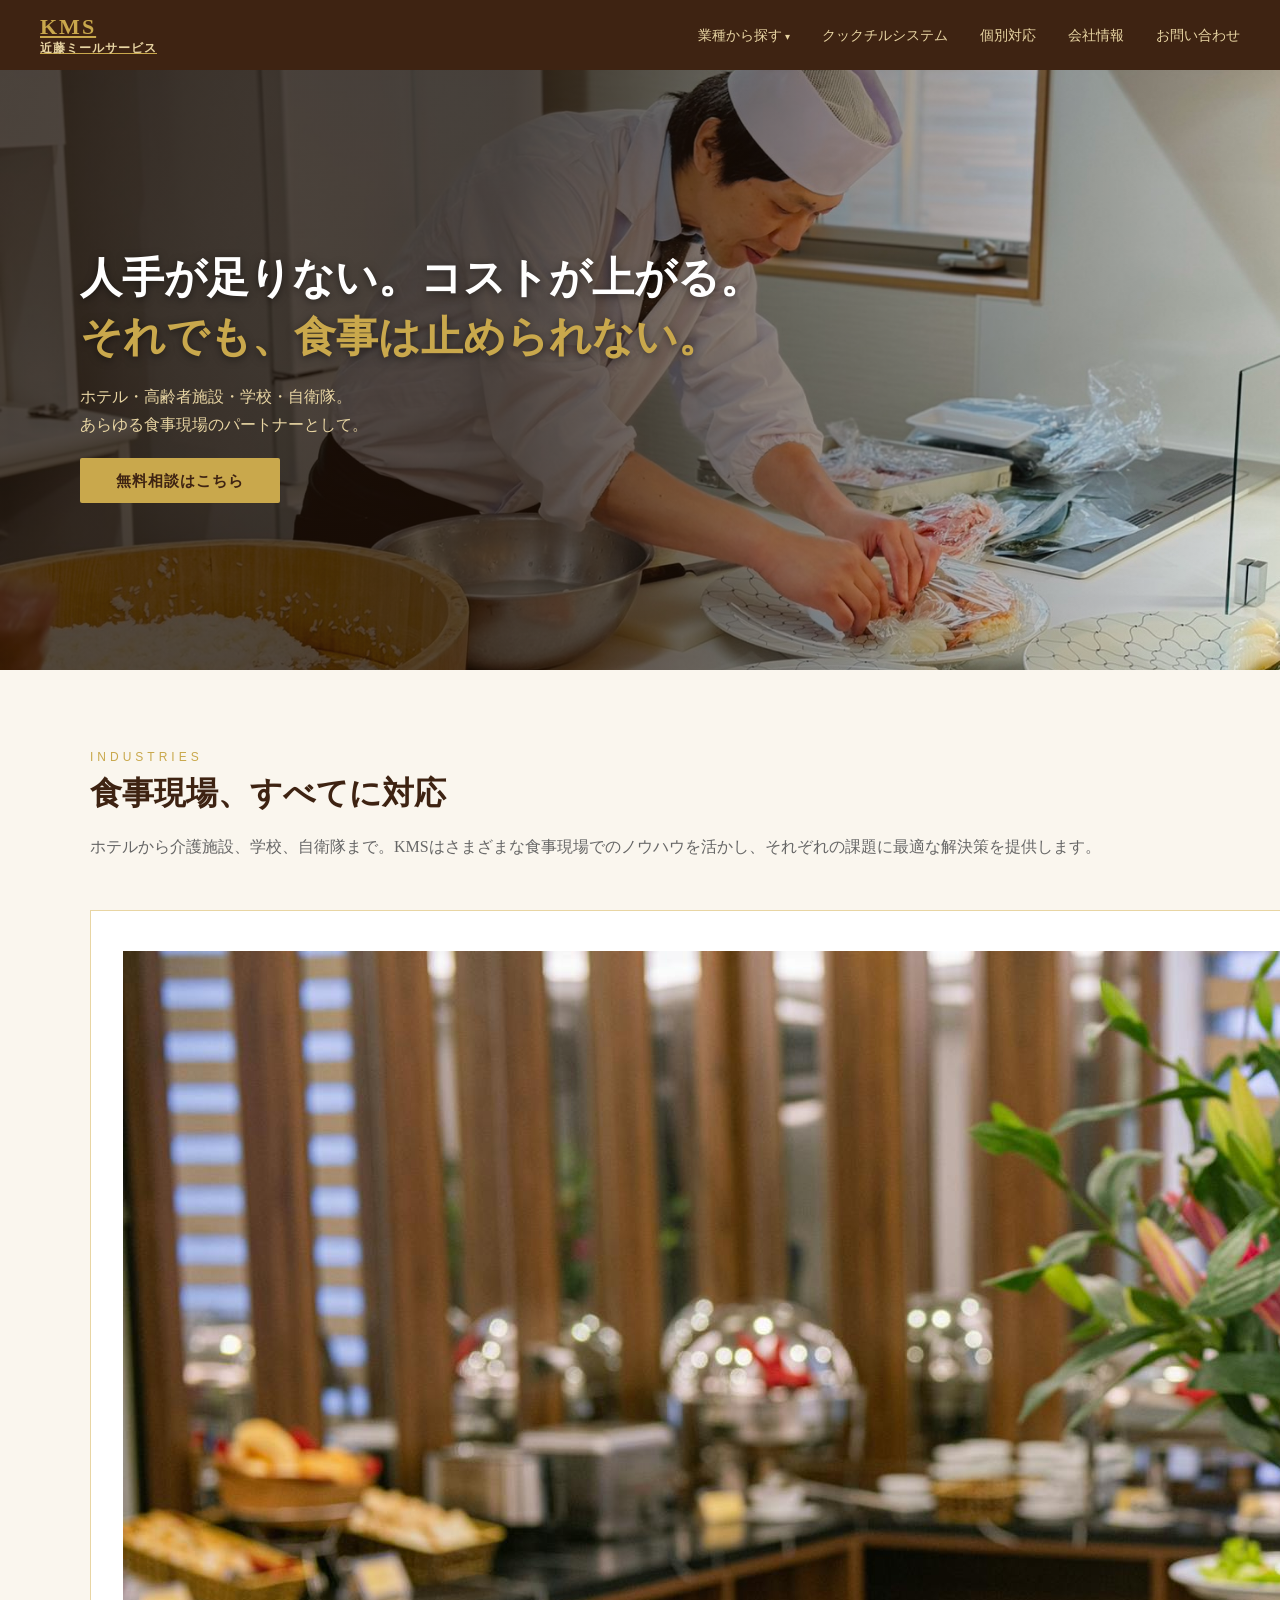
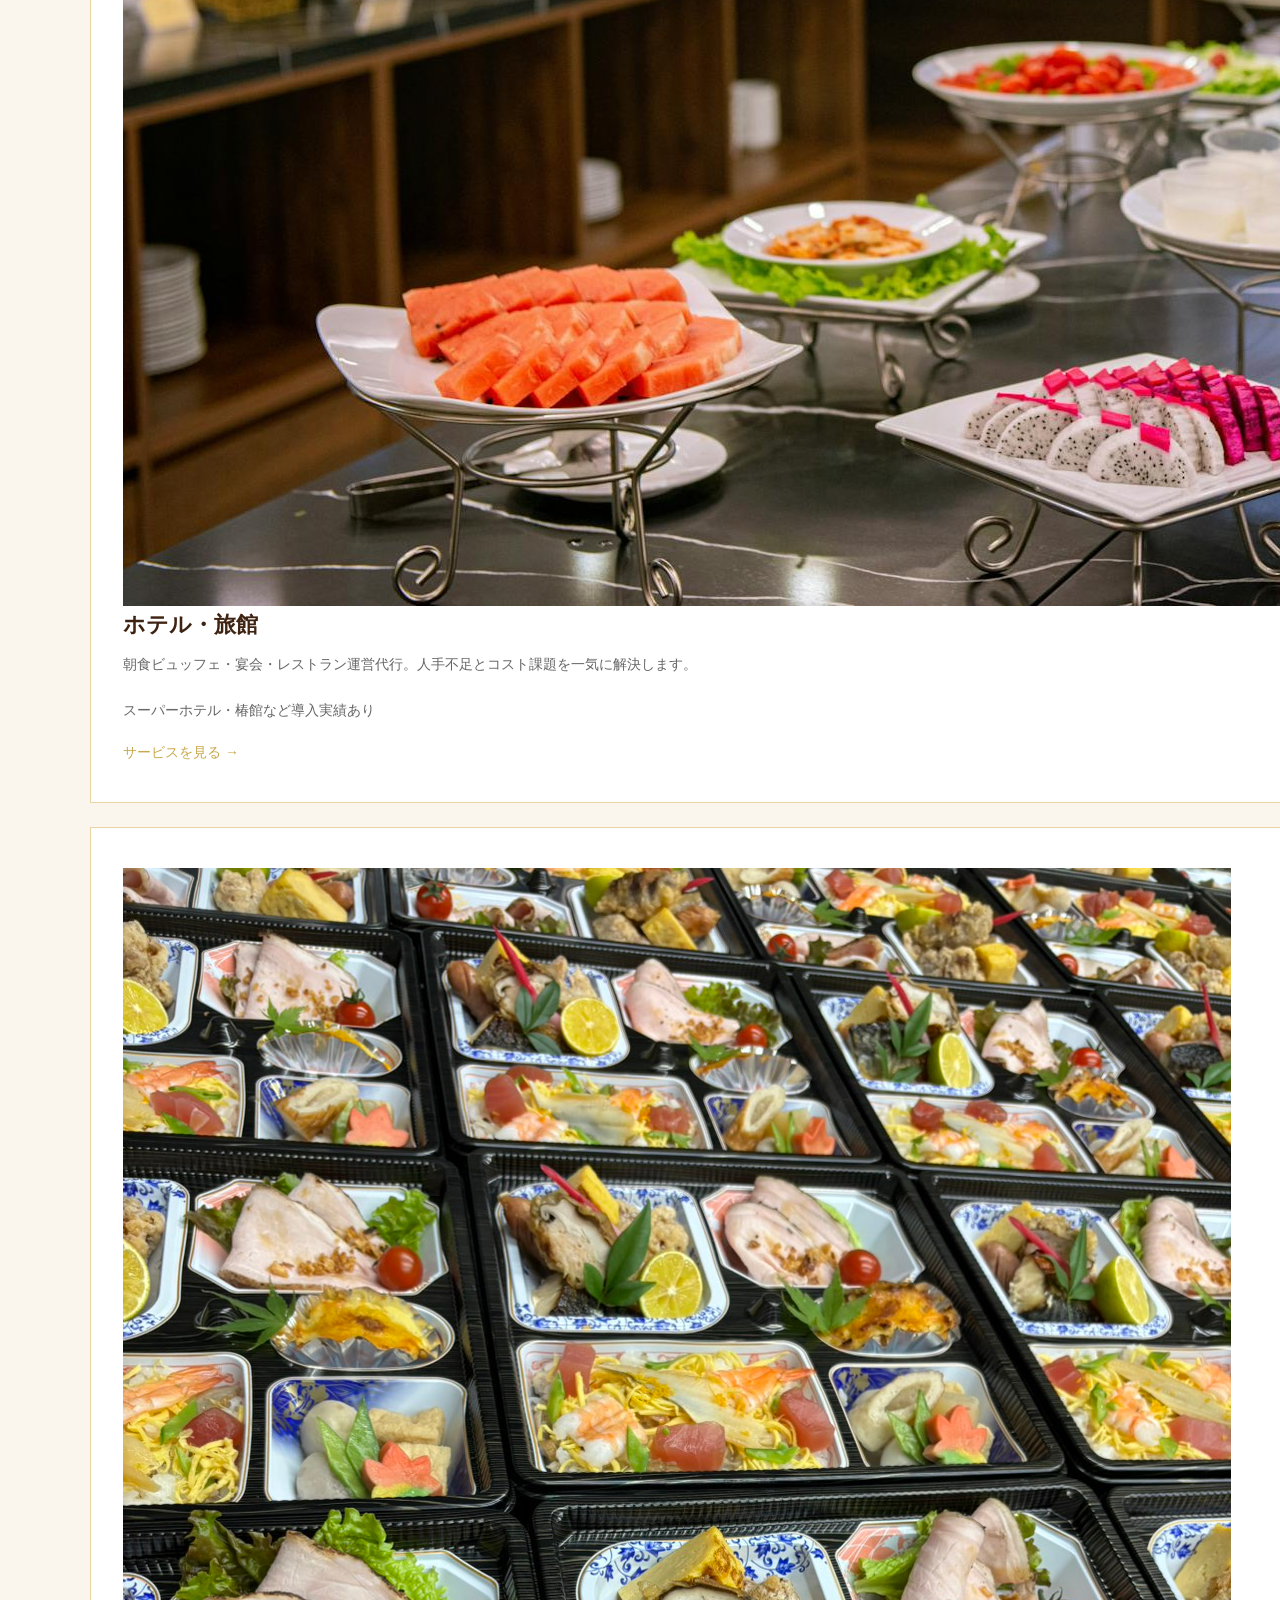
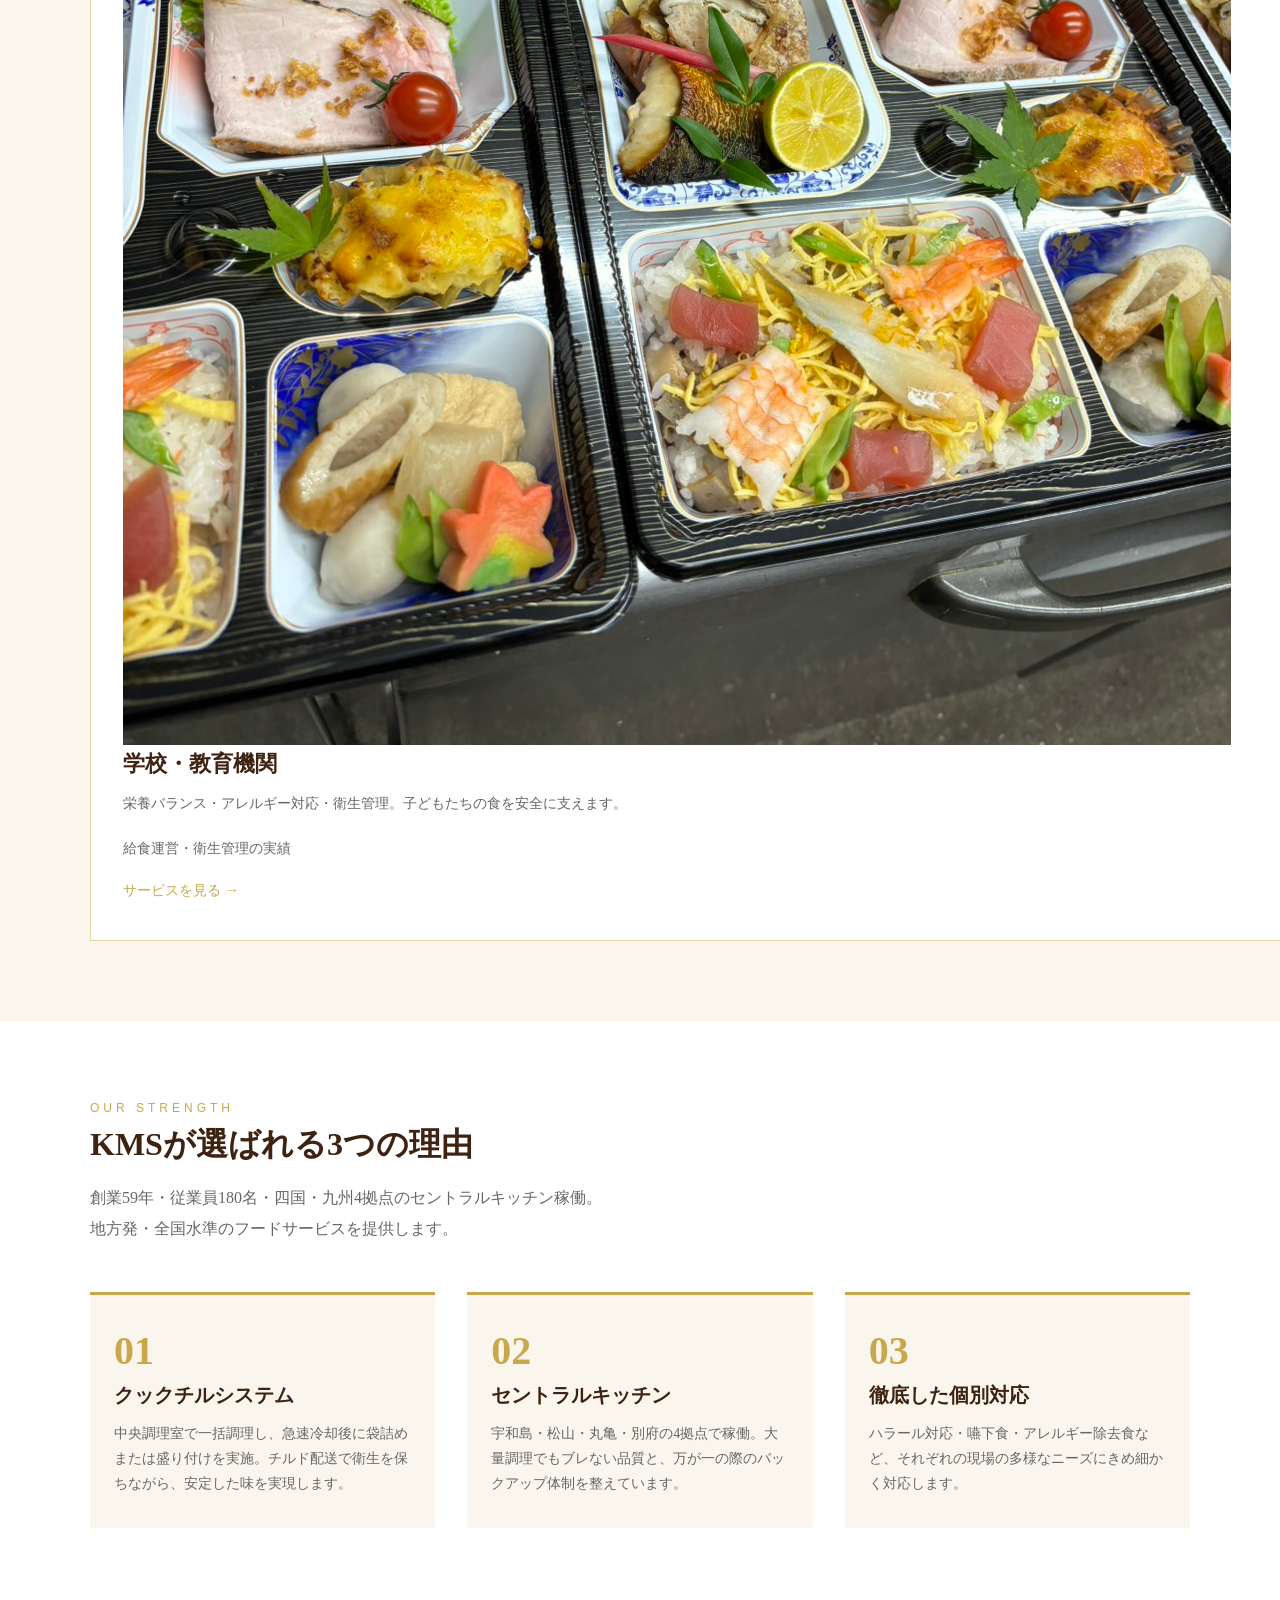
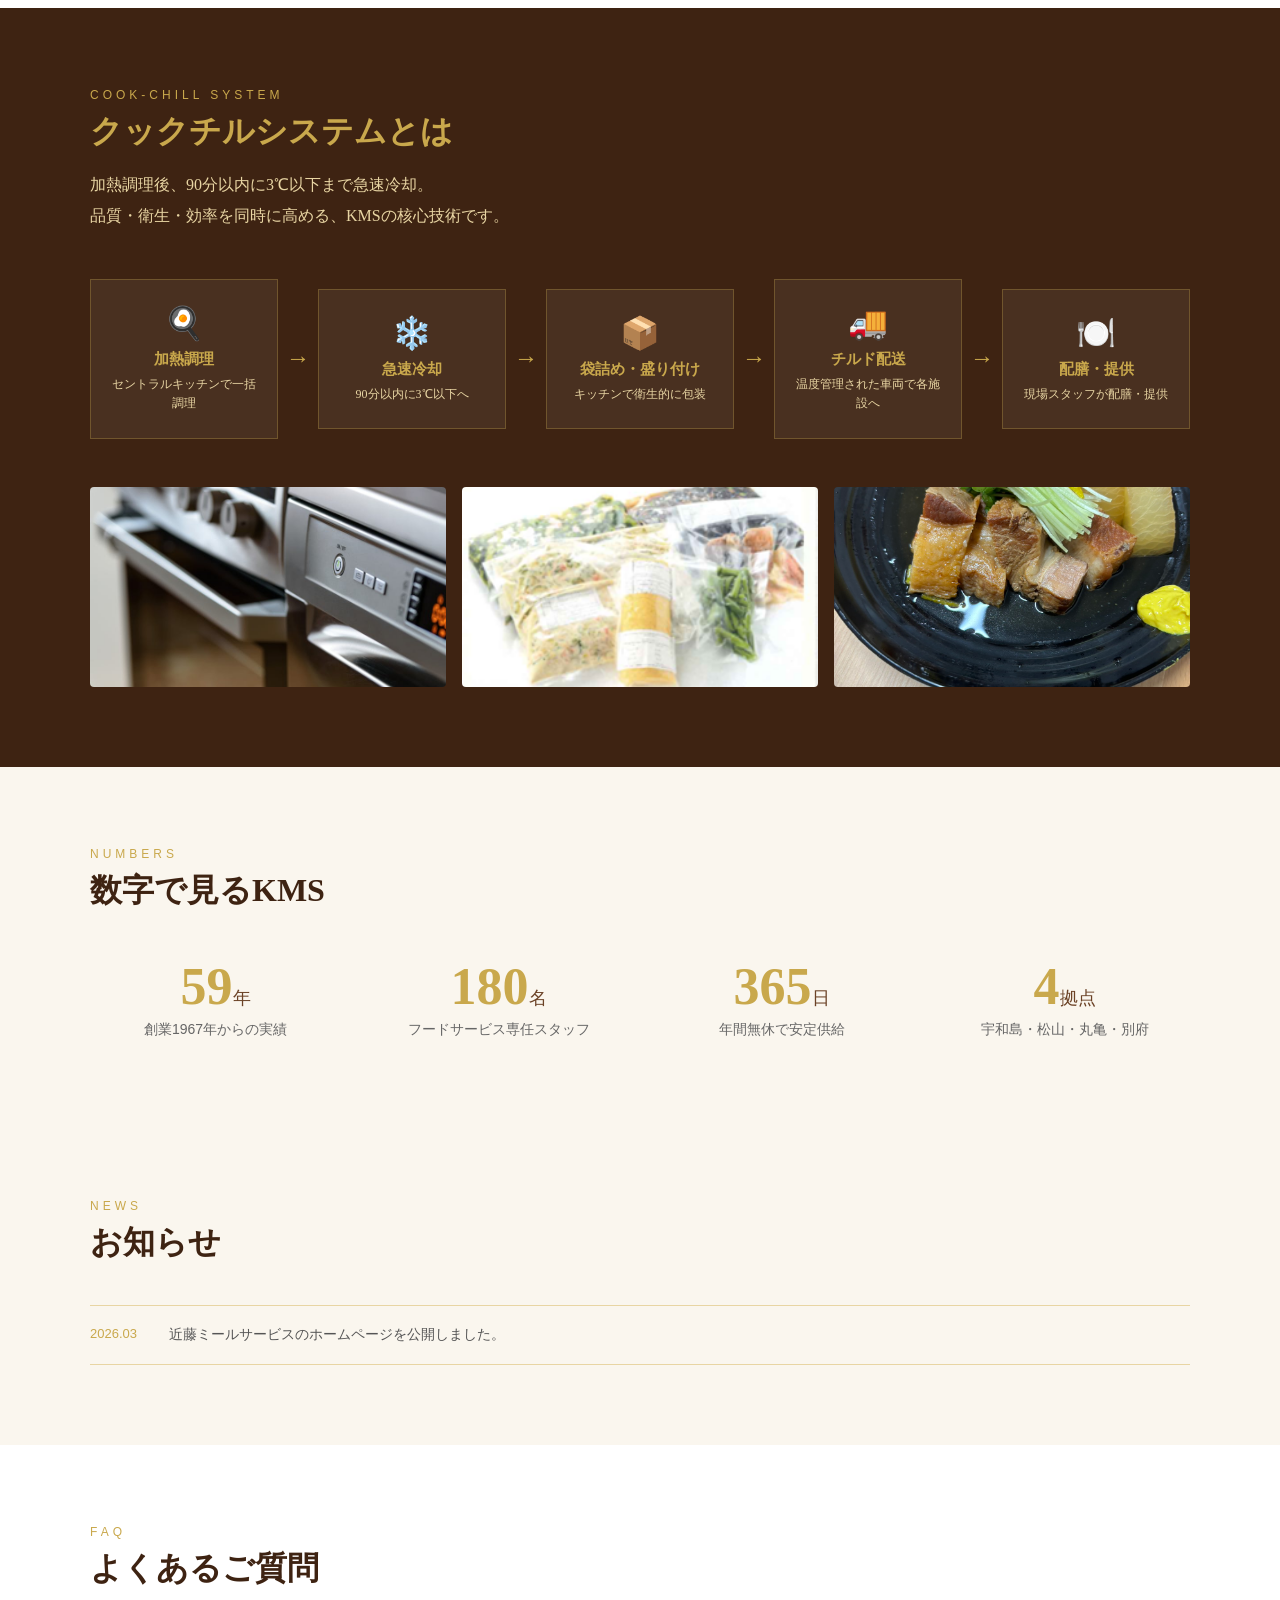
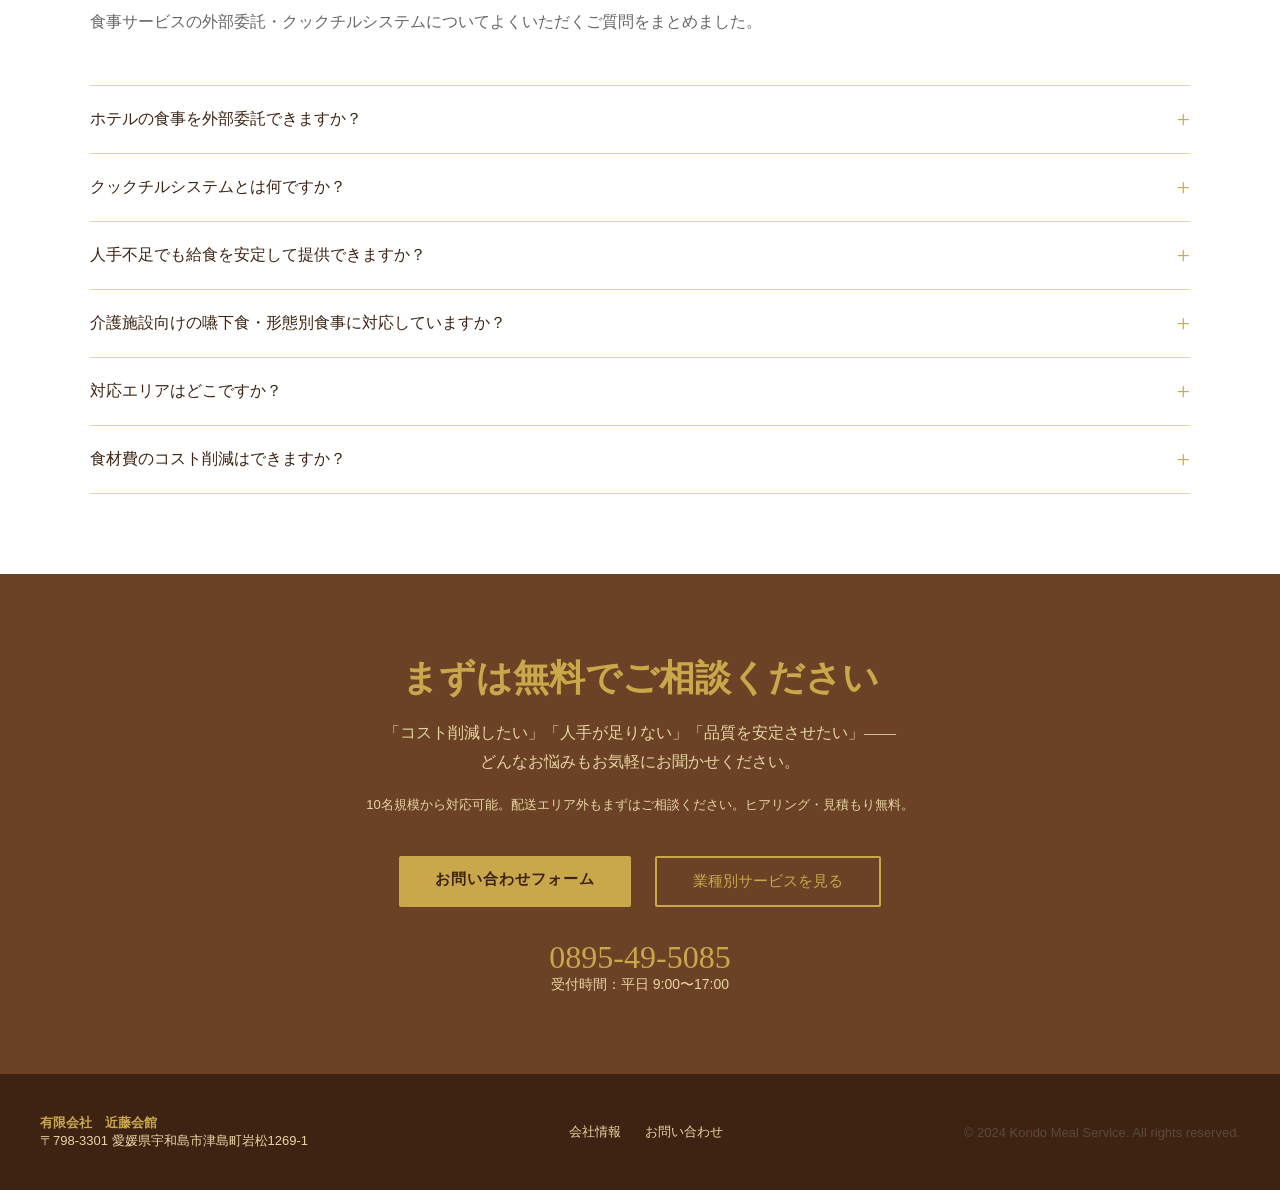
==== index.html @ ec4ca245 "業種カード写真化・導入実績統合・自衛隊対応外サービス削除・写真テーマ統一 - 業種カードを絵文字→実写真に変更（buffet/cooking_jp/弁当/cooking_02） - 導入実績セクション" ====
<!DOCTYPE html>
<html lang="ja">
<head>
  <meta charset="UTF-8">
  <meta name="viewport" content="width=device-width, initial-scale=1.0">
  <meta name="description" content="創業1967年の給食・フードサービス会社。ホテル・高齢者施設・学校・自衛隊向けにクックチルシステムと4拠点のセントラルキッチンで365日安定供給。人手不足・コスト削減・品質安定をまるごと解決します。愛媛・香川・大分対応。">
  <!-- Google Analytics -->
  <script async src="https://www.googletagmanager.com/gtag/js?id=G-E650L9RPHG"></script>
  <script>
    window.dataLayer = window.dataLayer || [];
    function gtag(){dataLayer.push(arguments);}
    gtag('js', new Date());
    gtag('config', 'G-E650L9RPHG');
  </script>
  <meta name="google-site-verification" content="cL2Dywq-6Rsle-YOHJGY-b7EdzHHgZmKYiyEnz7kefI" />
  <meta name="msvalidate.01" content="62F02645BDF1A7B26A141876A9000EF4" />
  <title>近藤ミールサービス | 給食・フードサービスのプロフェッショナル</title>
  <script type="application/ld+json">
  {
    "@context": "https://schema.org",
    "@graph": [
      {
        "@type": "Organization",
        "@id": "https://satoshi291-max.github.io/kondo-meal-hp/#organization",
        "name": "近藤ミールサービス（KMS）",
        "legalName": "有限会社 近藤会館",
        "url": "https://satoshi291-max.github.io/kondo-meal-hp/",
        "foundingDate": "1967",
        "numberOfEmployees": {"@type": "QuantitativeValue", "value": 180},
        "address": {
          "@type": "PostalAddress",
          "streetAddress": "津島町岩松1269-1",
          "addressLocality": "宇和島市",
          "addressRegion": "愛媛県",
          "postalCode": "798-3301",
          "addressCountry": "JP"
        },
        "telephone": "+81-895-49-5085",
        "description": "創業1967年。ホテル・高齢者施設・学校・自衛隊向けの給食・フードサービスを提供。クックチルシステムと4拠点のセントラルキッチンで、人手不足・コスト・品質の課題をまるごと解決します。",
        "areaServed": [
          {"@type": "State", "name": "愛媛県"},
          {"@type": "State", "name": "香川県"},
          {"@type": "State", "name": "大分県"}
        ],
        "knowsAbout": ["給食サービス", "クックチルシステム", "ホテル向け食事サービス", "介護施設給食", "学校給食", "嚥下食", "大量調理", "フードサービス"]
      },
      {
        "@type": "FAQPage",
        "mainEntity": [
          {
            "@type": "Question",
            "name": "ホテルの食事を外部委託できますか？",
            "acceptedAnswer": {
              "@type": "Answer",
              "text": "はい、対応しています。KMS近藤ミールサービスでは、ホテルの朝食ビュッフェ・宴会・パーティー料理・レストラン運営代行に対応しています。クックチルシステムにより少人数スタッフでも高品質な食事を安定提供できます。お気軽にご相談ください（TEL: 0895-49-5085）。"
            }
          },
          {
            "@type": "Question",
            "name": "クックチルシステムとは何ですか？",
            "acceptedAnswer": {
              "@type": "Answer",
              "text": "クックチルとは、加熱調理した食品を90分以内に3℃以下まで急速冷却し、衛生的に保管・配送する食品製造技術です。KMSではこの技術により、少ない調理スタッフでも大量の食事を安定した品質で提供することができます。食材廃棄ロスの削減や衛生管理の徹底にも効果があります。"
            }
          },
          {
            "@type": "Question",
            "name": "人手不足でも給食・食事サービスを安定して提供できますか？",
            "acceptedAnswer": {
              "@type": "Answer",
              "text": "はい、可能です。KMSのクックチルシステムとセントラルキッチン（宇和島・松山・丸亀・別府の4拠点）を活用することで、現地の調理スタッフを最小限に抑えながら365日・3食の安定した食事提供を実現します。ホテル・介護施設・学校・自衛隊など幅広い現場での実績があります。"
            }
          },
          {
            "@type": "Question",
            "name": "介護施設向けの嚥下食・形態別食事に対応していますか？",
            "acceptedAnswer": {
              "@type": "Answer",
              "text": "はい、対応しています。常食・軟食・ミキサー食・ゼリー食など、入居者の噛む力・飲み込む力に合わせた形態別食事を提供します。管理栄養士による栄養管理・疾患別制限食（減塩・糖尿病食等）・アレルギー対応食にも対応しています。"
            }
          },
          {
            "@type": "Question",
            "name": "対応エリアはどこですか？",
            "acceptedAnswer": {
              "@type": "Answer",
              "text": "自社配送エリアは愛媛県全域・香川県（中讃・西讃）・大分県（中部・北部・玖珠町）です。全国への宅配配送にも対応しています。拠点は宇和島（本社）・松山・丸亀・別府の4か所にセントラルキッチンを構えています。"
            }
          },
          {
            "@type": "Question",
            "name": "食材費のコスト削減はできますか？",
            "acceptedAnswer": {
              "@type": "Answer",
              "text": "はい、可能です。KMSのセントラルキッチンによる大量調理のスケールメリットと、長年培った食材調達力により、品質を維持しながらコストを最適化します。食材廃棄ロスの低減にも取り組んでいます。"
            }
          }
        ]
      }
    ]
  }
  </script>
  <script src="https://identity.netlify.com/v1/netlify-identity-widget.js"></script>
  <script>
    if (window.netlifyIdentity) {
      window.netlifyIdentity.on("init", user => {
        if (!user) {
          window.netlifyIdentity.on("login", () => {
            document.location.href = "/admin/";
          });
        }
      });
    }
  </script>
  <style>
    * { margin: 0; padding: 0; box-sizing: border-box; }

    :root {
      --gold: #c9a84c;
      --gold-light: #e8d5a3;
      --brown: #6b4226;
      --brown-dark: #3e2312;
      --beige: #faf6ee;
      --beige-dark: #f0e8d6;
      --text: #333;
      --white: #fff;
    }

    body {
      font-family: 'Hiragino Mincho ProN', 'Yu Mincho', serif;
      color: var(--text);
      background: var(--white);
    }

    /* ── ナビ ── */
    header {
      background: var(--brown-dark);
      padding: 0 40px;
      display: flex;
      align-items: center;
      justify-content: space-between;
      height: 70px;
      position: sticky;
      top: 0;
      z-index: 100;
    }
    .logo {
      color: var(--gold);
      font-size: 22px;
      font-weight: bold;
      letter-spacing: 2px;
    }
    .logo span { font-size: 12px; color: var(--gold-light); display: block; letter-spacing: 1px; }
    nav a {
      color: var(--gold-light);
      text-decoration: none;
      margin-left: 28px;
      font-size: 14px;
      font-family: 'Hiragino Kaku Gothic ProN', sans-serif;
    }
    nav a:hover { color: var(--gold); }

    /* ── ドロップダウン ── */
    .nav-dropdown { position: relative; display: inline-block; margin-left: 28px; }
    .nav-dropdown-toggle { color: var(--gold-light); text-decoration: none; font-size: 14px; font-family: 'Hiragino Kaku Gothic ProN', sans-serif; cursor: pointer; }
    .nav-dropdown-toggle::after { content: " ▾"; font-size: 10px; }
    .nav-dropdown:hover .nav-dropdown-toggle { color: var(--gold); }
    .dropdown-menu { display: none; position: absolute; top: 100%; left: 0; background: var(--brown-dark); border: 1px solid rgba(201,168,76,0.3); min-width: 160px; z-index: 200; padding: 8px 0; }
    .nav-dropdown:hover .dropdown-menu { display: block; }
    .dropdown-menu a { display: block; color: var(--gold-light); text-decoration: none; padding: 10px 20px; font-size: 13px; font-family: 'Hiragino Kaku Gothic ProN', sans-serif; margin-left: 0; border-bottom: 1px solid rgba(201,168,76,0.1); }
    .dropdown-menu a:hover { color: var(--gold); background: rgba(255,255,255,0.05); }
    .dropdown-menu a:last-child { border-bottom: none; }

    /* ── 業種カード ── */
    .industry-section { background: var(--beige); }
    .industry-cards { display: grid; grid-template-columns: repeat(2, 1fr); gap: 24px; margin-top: 48px; }
    .industry-card { background: var(--white); border: 1px solid var(--gold-light); padding: 40px 32px; text-decoration: none; display: block; transition: border-color 0.2s, box-shadow 0.2s; }
    .industry-card:hover { border-color: var(--gold); box-shadow: 0 4px 16px rgba(62,35,18,0.08); }
    .industry-icon { font-size: 40px; margin-bottom: 16px; }
    .industry-card h3 { font-size: 22px; color: var(--brown-dark); margin-bottom: 12px; }
    .industry-card p { font-size: 14px; color: #666; line-height: 1.8; margin-bottom: 20px; }
    .industry-link { color: var(--gold); font-size: 14px; font-family: sans-serif; }
    .hamburger {
      display: none;
      flex-direction: column;
      gap: 5px;
      cursor: pointer;
      padding: 4px;
    }
    .hamburger span {
      width: 24px;
      height: 2px;
      background: var(--gold);
      display: block;
    }
    .mobile-menu {
      display: none;
      flex-direction: column;
      background: var(--brown-dark);
      padding: 16px 20px;
      border-top: 1px solid rgba(201,168,76,0.2);
    }
    .mobile-menu a {
      color: var(--gold-light);
      text-decoration: none;
      padding: 12px 0;
      font-size: 15px;
      font-family: 'Hiragino Kaku Gothic ProN', sans-serif;
      border-bottom: 1px solid rgba(201,168,76,0.1);
    }
    .mobile-menu.open { display: flex; }
    @media (max-width: 768px) {
      .hamburger { display: flex; }
    }

    /* ── ヒーロー ── */
    .hero {
      position: relative;
      height: 600px;
      overflow: hidden;
    }
    .hero-img-placeholder {
      width: 100%;
      height: 100%;
      background: linear-gradient(135deg, #2c1a0e 0%, #5c3d1e 50%, #8b5e3c 100%);
      display: flex;
      flex-direction: column;
      align-items: center;
      justify-content: center;
    }
    .placeholder-label {
      border: 2px dashed var(--gold);
      color: var(--gold-light);
      font-family: sans-serif;
      font-size: 14px;
      padding: 12px 24px;
      border-radius: 6px;
      margin-bottom: 16px;
      background: rgba(0,0,0,0.3);
    }
    .placeholder-label::before { content: "📷 "; }
    .hero-overlay {
      position: absolute;
      inset: 0;
      background: linear-gradient(to right, rgba(30,15,5,0.75) 40%, transparent 100%);
      display: flex;
      align-items: center;
      padding: 0 80px;
    }
    .hero-text h1 {
      color: var(--white);
      font-size: 42px;
      line-height: 1.4;
      margin-bottom: 16px;
      text-shadow: 0 2px 8px rgba(0,0,0,0.5);
    }
    .hero-text h1 span { color: var(--gold); }
    .hero-text p {
      color: var(--gold-light);
      font-size: 16px;
      margin-bottom: 32px;
      line-height: 1.8;
    }
    .btn-primary {
      background: var(--gold);
      color: var(--brown-dark);
      padding: 14px 36px;
      text-decoration: none;
      font-size: 15px;
      font-weight: bold;
      border-radius: 2px;
      font-family: 'Hiragino Kaku Gothic ProN', sans-serif;
      letter-spacing: 1px;
    }
    .btn-primary:hover { background: #e8c460; }

    /* ── セクション共通 ── */
    section { padding: 80px 40px; }
    .section-label {
      font-family: 'Hiragino Kaku Gothic ProN', sans-serif;
      font-size: 12px;
      color: var(--gold);
      letter-spacing: 4px;
      text-transform: uppercase;
      margin-bottom: 8px;
    }
    h2 {
      font-size: 32px;
      color: var(--brown-dark);
      margin-bottom: 16px;
    }
    .lead {
      font-size: 16px;
      color: #666;
      line-height: 1.9;
      margin-bottom: 48px;
    }
    .container { max-width: 1100px; margin: 0 auto; }

    /* ── ホテル実績 ── */
    .hotel-section { background: var(--beige); }
    .hotel-grid {
      display: grid;
      grid-template-columns: 1fr 1fr;
      gap: 40px;
      align-items: center;
    }
    .hotel-img-block {
      display: grid;
      grid-template-columns: 1fr 1fr;
      gap: 12px;
    }
    .img-placeholder {
      background: linear-gradient(135deg, #d4c4a0, #b8a070);
      border-radius: 4px;
      display: flex;
      flex-direction: column;
      align-items: center;
      justify-content: center;
      padding: 20px 12px;
      text-align: center;
      font-family: sans-serif;
      font-size: 12px;
      color: var(--brown-dark);
      border: 2px dashed var(--gold);
      min-height: 160px;
    }
    .img-placeholder::before { content: "📷"; font-size: 28px; display: block; margin-bottom: 8px; }
    .img-placeholder.tall { grid-row: span 2; }

    .hotel-text h3 { font-size: 26px; color: var(--brown); margin-bottom: 16px; }
    .hotel-text p { line-height: 1.9; color: #555; margin-bottom: 16px; }
    .tag-list { display: flex; flex-wrap: wrap; gap: 8px; margin-top: 24px; }
    .tag {
      background: var(--brown);
      color: var(--gold-light);
      padding: 6px 16px;
      font-size: 13px;
      border-radius: 2px;
      font-family: sans-serif;
    }

    /* ── 強み3本柱 ── */
    .strengths-section { background: var(--white); }
    .strength-cards {
      display: grid;
      grid-template-columns: repeat(3, 1fr);
      gap: 32px;
      margin-top: 48px;
    }
    .strength-card {
      border-top: 3px solid var(--gold);
      padding: 32px 24px;
      background: var(--beige);
    }
    .strength-card .num {
      font-size: 40px;
      color: var(--gold);
      font-family: Georgia, serif;
      font-weight: bold;
      margin-bottom: 8px;
    }
    .strength-card h3 { font-size: 20px; color: var(--brown-dark); margin-bottom: 12px; }
    .strength-card p { font-size: 14px; color: #666; line-height: 1.8; }

    /* ── クックチルシステム ── */
    .cookchil-section { background: var(--brown-dark); color: var(--white); }
    .cookchil-section h2 { color: var(--gold); }
    .cookchil-section .lead { color: var(--gold-light); }
    .cookchil-flow {
      display: flex;
      align-items: center;
      gap: 0;
      margin-top: 48px;
      flex-wrap: wrap;
    }
    .flow-step {
      flex: 1;
      min-width: 140px;
      text-align: center;
      padding: 24px 16px;
      background: rgba(255,255,255,0.06);
      border: 1px solid rgba(201,168,76,0.3);
    }
    .flow-step .icon { font-size: 32px; margin-bottom: 8px; }
    .flow-step h4 { color: var(--gold); font-size: 15px; margin-bottom: 6px; }
    .flow-step p { font-size: 12px; color: var(--gold-light); line-height: 1.6; }
    .flow-arrow {
      color: var(--gold);
      font-size: 24px;
      padding: 0 8px;
      flex-shrink: 0;
    }
    .cookchil-img {
      margin-top: 48px;
      background: rgba(255,255,255,0.05);
      border: 2px dashed var(--gold);
      border-radius: 4px;
      padding: 40px;
      text-align: center;
      color: var(--gold-light);
      font-family: sans-serif;
      font-size: 14px;
    }
    .cookchil-img::before { content: "📷"; font-size: 32px; display: block; margin-bottom: 8px; }

    /* ── 個別対応 ── */
    .custom-section { background: var(--beige-dark); }
    .custom-grid {
      display: grid;
      grid-template-columns: 1fr 1fr;
      gap: 48px;
      align-items: start;
      margin-top: 48px;
    }
    .custom-list { list-style: none; }
    .custom-list li {
      padding: 16px 0;
      border-bottom: 1px solid var(--gold-light);
      display: flex;
      align-items: flex-start;
      gap: 12px;
      font-size: 15px;
      line-height: 1.7;
    }
    .custom-list li::before {
      content: "✓";
      color: var(--gold);
      font-weight: bold;
      font-size: 18px;
      flex-shrink: 0;
    }
    .custom-img-block {
      display: grid;
      grid-template-columns: 1fr 1fr;
      gap: 12px;
    }

    /* ── 導入実績 ── */
    .results-section { background: var(--white); }
    .result-cards {
      display: grid;
      grid-template-columns: repeat(4, 1fr);
      gap: 24px;
      margin-top: 48px;
    }
    .result-card {
      text-align: center;
      padding: 32px 16px;
      border: 1px solid var(--gold-light);
    }
    .result-card .icon { font-size: 40px; margin-bottom: 12px; }
    .result-card h3 { font-size: 16px; color: var(--brown); margin-bottom: 8px; }
    .result-card p { font-size: 13px; color: #888; line-height: 1.6; }
    .result-card.highlight { background: var(--brown-dark); border-color: var(--gold); }
    .result-card.highlight h3 { color: var(--gold); }
    .result-card.highlight p { color: var(--gold-light); }

    /* ── 数字で見る実績 ── */
    .numbers-section { background: var(--beige); }
    .numbers-grid {
      display: grid;
      grid-template-columns: repeat(4, 1fr);
      gap: 32px;
      margin-top: 48px;
      text-align: center;
    }
    .number-item .num {
      font-size: 52px;
      color: var(--gold);
      font-family: Georgia, serif;
      font-weight: bold;
      line-height: 1;
    }
    .number-item .unit { font-size: 18px; color: var(--brown); }
    .number-item p { font-size: 14px; color: #666; margin-top: 8px; font-family: sans-serif; }

    /* ── お問い合わせ ── */
    .cta-section { background: var(--brown); text-align: center; padding: 80px 40px; }
    .cta-section h2 { color: var(--gold); font-size: 36px; margin-bottom: 16px; }
    .cta-section p { color: var(--gold-light); font-size: 16px; margin-bottom: 40px; line-height: 1.8; }
    .cta-buttons { display: flex; gap: 24px; justify-content: center; flex-wrap: wrap; }
    .btn-secondary {
      border: 2px solid var(--gold);
      color: var(--gold);
      padding: 14px 36px;
      text-decoration: none;
      font-size: 15px;
      font-family: 'Hiragino Kaku Gothic ProN', sans-serif;
      border-radius: 2px;
    }
    .btn-secondary:hover { background: rgba(201,168,76,0.1); }
    .tel {
      color: var(--gold);
      font-size: 32px;
      font-family: Georgia, serif;
      margin-top: 32px;
    }
    .tel span { font-size: 14px; display: block; color: var(--gold-light); font-family: sans-serif; }

    /* ── フッター ── */
    footer {
      background: var(--brown-dark);
      color: var(--gold-light);
      padding: 40px;
      font-family: sans-serif;
      font-size: 13px;
      display: flex;
      justify-content: space-between;
      align-items: center;
      flex-wrap: wrap;
      gap: 16px;
    }
    footer a { color: var(--gold-light); text-decoration: none; margin-left: 20px; }

    /* ── レスポンシブ（スマホ） ── */
    @media (max-width: 768px) {
      header {
        padding: 0 20px;
        height: 60px;
      }
      nav { display: none; }

      .hero { height: 420px; }
      .hero-overlay { padding: 0 24px; }
      .hero-text h1 { font-size: 26px; }
      .hero-text p { font-size: 14px; margin-bottom: 20px; }
      .btn-primary { padding: 12px 24px; font-size: 14px; }

      section { padding: 56px 20px; }
      h2 { font-size: 24px; }
      .lead { font-size: 14px; margin-bottom: 32px; }

      .hotel-grid { grid-template-columns: 1fr; }
      .hotel-img-block { grid-template-columns: 1fr 1fr; }
      .img-placeholder.tall { grid-row: span 1; }

      .strength-cards { grid-template-columns: 1fr; gap: 20px; }

      .cookchil-flow { flex-direction: column; gap: 4px; }
      .flow-arrow { transform: rotate(90deg); }
      .flow-step { min-width: unset; width: 100%; }

      .custom-grid { grid-template-columns: 1fr; }
      .custom-img-block { grid-template-columns: 1fr 1fr; }
      .img-placeholder.tall { grid-row: span 1; }

      .numbers-grid { grid-template-columns: 1fr 1fr; gap: 24px; }
      .number-item .num { font-size: 40px; }

      .result-cards { grid-template-columns: 1fr 1fr; gap: 16px; }
      .industry-cards { grid-template-columns: 1fr; }

      .cta-section h2 { font-size: 26px; }
      .cta-buttons { flex-direction: column; align-items: center; }
      .tel { font-size: 26px; }

      footer { flex-direction: column; gap: 12px; text-align: center; padding: 32px 20px; }
      footer a { margin-left: 12px; }
    }

    /* ── FAQ ── */
    .faq-section { background: var(--white); }
    .faq-list { margin-top: 48px; border-top: 1px solid var(--gold-light); }
    .faq-item { border-bottom: 1px solid var(--gold-light); }
    .faq-item summary { padding: 20px 0; cursor: pointer; font-size: 16px; color: var(--brown-dark); list-style: none; display: flex; justify-content: space-between; align-items: center; gap: 16px; }
    .faq-item summary::-webkit-details-marker { display: none; }
    .faq-item summary::after { content: "+"; color: var(--gold); font-size: 24px; font-weight: 300; flex-shrink: 0; }
    .faq-item[open] summary::after { content: "–"; }
    .faq-item p { padding: 0 0 20px; font-size: 15px; color: #555; line-height: 1.9; }

    @media (max-width: 480px) {
      .hero-text h1 { font-size: 22px; }
      .result-cards { grid-template-columns: 1fr; }
      .numbers-grid { grid-template-columns: 1fr 1fr; }
    }
  </style>
</head>
<body>

<!-- ナビゲーション -->
<header>
  <a href="index.html" class="logo">
    KMS
    <span>近藤ミールサービス</span>
  </a>
  <nav>
    <div class="nav-dropdown">
      <a href="#" class="nav-dropdown-toggle">業種から探す</a>
      <div class="dropdown-menu">
        <a href="hotel.html">ホテル・旅館</a>
        <a href="elderly.html">高齢者施設</a>
        <a href="school.html">学校・教育機関</a>
        <a href="jieitai.html">自衛隊</a>
      </div>
    </div>
    <a href="cookchil.html">クックチルシステム</a>
    <a href="custom.html">個別対応</a>
    <a href="company.html">会社情報</a>
    <a href="contact.html">お問い合わせ</a>
  </nav>
  <div class="hamburger" onclick="document.getElementById('mobileMenu').classList.toggle('open')">
    <span></span><span></span><span></span>
  </div>
</header>
<div class="mobile-menu" id="mobileMenu">
  <a href="hotel.html">ホテル・旅館</a>
  <a href="elderly.html">高齢者施設</a>
  <a href="school.html">学校・教育機関</a>
  <a href="jieitai.html">自衛隊</a>
  <a href="cookchil.html">クックチルシステム</a>
  <a href="custom.html">個別対応</a>
  <a href="company.html">会社情報</a>
  <a href="contact.html">お問い合わせ</a>
</div>

<!-- ヒーロー -->
<div class="hero">
  <div class="slideshow">
    <img src="images/hero/1108.jpg" alt="シェフ" class="slide active">
    <img src="images/hotel/タイの活け造.jpg" alt="タイの活け造" class="slide">
    <img src="images/hero/slide_party_c1.jpg" alt="パーティー" class="slide">
    <img src="images/hero/slide_dining3.jpg" alt="食事シーン" class="slide">
    <img src="images/hero/slide_hotel2.jpg" alt="ホテルのワンシーン" class="slide">
  </div>
  <style>
    .slideshow { position:absolute; inset:0; }
    .slide { position:absolute; inset:0; width:100%; height:100%; object-fit:cover; opacity:0; transition:opacity 1s ease-in-out; }
    .slide.active { opacity:1; }
  </style>
  <script>
    (function(){
      var slides = document.querySelectorAll('.slide');
      var current = 0;
      setInterval(function(){
        slides[current].classList.remove('active');
        current = (current + 1) % slides.length;
        slides[current].classList.add('active');
      }, 4000);
    })();
  </script>
  <div class="hero-overlay">
    <div class="hero-text">
      <h1>人手が足りない。コストが上がる。<br><span>それでも、食事は止められない。</span></h1>
      <p>ホテル・高齢者施設・学校・自衛隊。<br>あらゆる食事現場のパートナーとして。</p>
      <a href="contact.html" class="btn-primary">無料相談はこちら</a>
    </div>
  </div>
</div>

<!-- 業種別サービス -->
<section class="industry-section">
  <div class="container">
    <p class="section-label">Industries</p>
    <h2>食事現場、すべてに対応</h2>
    <p class="lead">ホテルから介護施設、学校、自衛隊まで。KMSはさまざまな食事現場でのノウハウを活かし、それぞれの課題に最適な解決策を提供します。</p>
    <div class="industry-cards">
      <a href="hotel.html" class="industry-card">
        <img src="images/hotel/buffet_01.jpg" alt="ホテル・旅館向け朝食ビュッフェ">
        <div class="industry-card-body">
          <h3>ホテル・旅館</h3>
          <p>朝食ビュッフェ・宴会・レストラン運営代行。人手不足とコスト課題を一気に解決します。</p>
          <p class="industry-achievement">スーパーホテル・椿館など導入実績あり</p>
          <span class="industry-link">サービスを見る →</span>
        </div>
      </a>
      <a href="elderly.html" class="industry-card">
        <img src="images/cookchil/cooking_jp.jpg" alt="高齢者・介護施設向け給食">
        <div class="industry-card-body">
          <h3>高齢者・介護施設</h3>
          <p>嚥下食・栄養管理・施設給食代行。入居者一人ひとりに寄り添った食事を提供します。</p>
          <p class="industry-achievement">介護・医療施設での個別対応実績多数</p>
          <span class="industry-link">サービスを見る →</span>
        </div>
      </a>
      <a href="school.html" class="industry-card">
        <img src="images/cookchil/弁当%20(2).jpg" alt="学校・教育機関向け給食">
        <div class="industry-card-body">
          <h3>学校・教育機関</h3>
          <p>栄養バランス・アレルギー対応・衛生管理。子どもたちの食を安全に支えます。</p>
          <p class="industry-achievement">給食運営・衛生管理の実績</p>
          <span class="industry-link">サービスを見る →</span>
        </div>
      </a>
      <a href="jieitai.html" class="industry-card">
        <img src="images/cookchil/cooking_02.jpg" alt="自衛隊向け大量調理給食">
        <div class="industry-card-body">
          <h3>自衛隊</h3>
          <p>大量調理・365日安定供給・厳格な衛生管理。使命を果たす現場を食で支えます。</p>
          <p class="industry-achievement">大量調理・365日安定供給の実績</p>
          <span class="industry-link">サービスを見る →</span>
        </div>
      </a>
    </div>
  </div>
</section>

<!-- 強み3本柱 -->
<section class="strengths-section">
  <div class="container">
    <p class="section-label">Our Strength</p>
    <h2>KMSが選ばれる3つの理由</h2>
    <p class="lead">創業59年・従業員180名・四国・九州4拠点のセントラルキッチン稼働。<br>地方発・全国水準のフードサービスを提供します。</p>
    <div class="strength-cards">
      <div class="strength-card">
        <div class="num">01</div>
        <h3>クックチルシステム</h3>
        <p>中央調理室で一括調理し、急速冷却後に袋詰めまたは盛り付けを実施。チルド配送で衛生を保ちながら、安定した味を実現します。</p>
      </div>
      <div class="strength-card">
        <div class="num">02</div>
        <h3>セントラルキッチン</h3>
        <p>宇和島・松山・丸亀・別府の4拠点で稼働。大量調理でもブレない品質と、万が一の際のバックアップ体制を整えています。</p>
      </div>
      <div class="strength-card">
        <div class="num">03</div>
        <h3>徹底した個別対応</h3>
        <p>ハラール対応・嚥下食・アレルギー除去食など、それぞれの現場の多様なニーズにきめ細かく対応します。</p>
      </div>
    </div>
  </div>
</section>

<!-- クックチルシステム詳細 -->
<section class="cookchil-section">
  <div class="container">
    <p class="section-label">Cook-Chill System</p>
    <h2>クックチルシステムとは</h2>
    <p class="lead">加熱調理後、90分以内に3℃以下まで急速冷却。<br>品質・衛生・効率を同時に高める、KMSの核心技術です。</p>
    <div class="cookchil-flow">
      <div class="flow-step">
        <div class="icon">🍳</div>
        <h4>加熱調理</h4>
        <p>セントラルキッチンで一括調理</p>
      </div>
      <div class="flow-arrow">→</div>
      <div class="flow-step">
        <div class="icon">❄️</div>
        <h4>急速冷却</h4>
        <p>90分以内に3℃以下へ</p>
      </div>
      <div class="flow-arrow">→</div>
      <div class="flow-step">
        <div class="icon">📦</div>
        <h4>袋詰め・盛り付け</h4>
        <p>キッチンで衛生的に包装</p>
      </div>
      <div class="flow-arrow">→</div>
      <div class="flow-step">
        <div class="icon">🚚</div>
        <h4>チルド配送</h4>
        <p>温度管理された車両で各施設へ</p>
      </div>
      <div class="flow-arrow">→</div>
      <div class="flow-step">
        <div class="icon">🍽️</div>
        <h4>配膳・提供</h4>
        <p>現場スタッフが配膳・提供</p>
      </div>
    </div>
    <div style="margin-top:48px; display:grid; grid-template-columns:repeat(3,1fr); gap:16px;">
      <img src="images/cookchil/reheat_02.jpg" alt="リヒートクッカー" style="width:100%; height:200px; object-fit:cover; border-radius:4px;">
      <img src="images/hotel/パック_cookchil.jpg" alt="袋詰め工程" style="width:100%; height:200px; object-fit:cover; border-radius:4px;">
      <img src="images/hotel/単品料理.jpg" alt="単品料理" style="width:100%; height:200px; object-fit:cover; border-radius:4px;">
    </div>
  </div>
</section>


<!-- 数字で見る実績 -->
<section class="numbers-section">
  <div class="container">
    <p class="section-label">Numbers</p>
    <h2>数字で見るKMS</h2>
    <div class="numbers-grid">
      <div class="number-item">
        <div><span class="num">59</span><span class="unit">年</span></div>
        <p>創業1967年からの実績</p>
      </div>
      <div class="number-item">
        <div><span class="num">180</span><span class="unit">名</span></div>
        <p>フードサービス専任スタッフ</p>
      </div>
      <div class="number-item">
        <div><span class="num">365</span><span class="unit">日</span></div>
        <p>年間無休で安定供給</p>
      </div>
      <div class="number-item">
        <div><span class="num">4</span><span class="unit">拠点</span></div>
        <p>宇和島・松山・丸亀・別府</p>
      </div>
    </div>
  </div>
</section>


<!-- お知らせ -->
<section style="background: var(--beige);">
  <div class="container">
    <p class="section-label">News</p>
    <h2>お知らせ</h2>
    <div style="margin-top: 40px; border-top: 1px solid var(--gold-light);">
      <div style="display: flex; gap: 32px; padding: 20px 0; border-bottom: 1px solid var(--gold-light); font-family: 'Hiragino Kaku Gothic ProN', sans-serif;">
        <span style="font-size: 13px; color: var(--gold); flex-shrink: 0;">2026.03</span>
        <span style="font-size: 14px; color: #555;">近藤ミールサービスのホームページを公開しました。</span>
      </div>
    </div>
  </div>
</section>

<!-- FAQ -->
<section class="faq-section">
  <div class="container">
    <p class="section-label">FAQ</p>
    <h2>よくあるご質問</h2>
    <p class="lead">食事サービスの外部委託・クックチルシステムについてよくいただくご質問をまとめました。</p>
    <div class="faq-list">
      <details class="faq-item">
        <summary>ホテルの食事を外部委託できますか？</summary>
        <p>はい、対応しています。朝食ビュッフェ・宴会・レストラン運営代行まで、ホテルの食事をトータルサポートします。クックチルシステムにより少人数スタッフでも高品質な食事を安定提供できます。</p>
      </details>
      <details class="faq-item">
        <summary>クックチルシステムとは何ですか？</summary>
        <p>加熱調理した食品を90分以内に3℃以下まで急速冷却し、衛生的に保管・配送する技術です。現地の調理スタッフを最小限に抑えながら、品質・衛生・コストを同時に改善できます。</p>
      </details>
      <details class="faq-item">
        <summary>人手不足でも給食を安定して提供できますか？</summary>
        <p>はい、可能です。KMSのクックチル技術と4拠点のセントラルキッチン（宇和島・松山・丸亀・別府）により、現地スタッフを最小限に抑えながら365日・3食の安定供給を実現します。</p>
      </details>
      <details class="faq-item">
        <summary>介護施設向けの嚥下食・形態別食事に対応していますか？</summary>
        <p>はい、対応しています。常食・軟食・ミキサー食・ゼリー食など、入居者の状態に合わせた形態別食事を提供します。管理栄養士による栄養管理・制限食・アレルギー対応食にも対応しています。</p>
      </details>
      <details class="faq-item">
        <summary>対応エリアはどこですか？</summary>
        <p>自社配送エリアは愛媛県全域・香川県（中讃・西讃）・大分県（中部・北部・玖珠町）です。全国への宅配配送にも対応しています。</p>
      </details>
      <details class="faq-item">
        <summary>食材費のコスト削減はできますか？</summary>
        <p>はい、可能です。セントラルキッチンによる大量調理のスケールメリットと長年の食材調達力により、品質を落とさずコストを最適化します。食材廃棄ロスの低減にも取り組んでいます。</p>
      </details>
    </div>
  </div>
</section>

<!-- お問い合わせCTA -->
<section class="cta-section">
  <h2>まずは無料でご相談ください</h2>
  <p>「コスト削減したい」「人手が足りない」「品質を安定させたい」——<br>どんなお悩みもお気軽にお聞かせください。</p>
  <p style="font-size: 13px; color: var(--gold-light); margin-top: -24px; margin-bottom: 40px; font-family: sans-serif;">10名規模から対応可能。配送エリア外もまずはご相談ください。ヒアリング・見積もり無料。</p>
  <div class="cta-buttons">
    <a href="contact.html" class="btn-primary">お問い合わせフォーム</a>
    <a href="#" onclick="document.querySelector('.industry-section').scrollIntoView({behavior:'smooth'}); return false;" class="btn-secondary">業種別サービスを見る</a>
  </div>
  <div class="tel">
    0895-49-5085
    <span>受付時間：平日 9:00〜17:00</span>
  </div>
</section>

<!-- フッター -->
<footer>
  <div>
    <strong style="color: var(--gold);">有限会社　近藤会館</strong><br>
    〒798-3301 愛媛県宇和島市津島町岩松1269-1
  </div>
  <div>
    <a href="company.html">会社情報</a>
    <a href="contact.html">お問い合わせ</a>
  </div>
  <div style="color: #5a4a3a;">© 2024 Kondo Meal Service. All rights reserved.</div>
</footer>

</body>
</html>
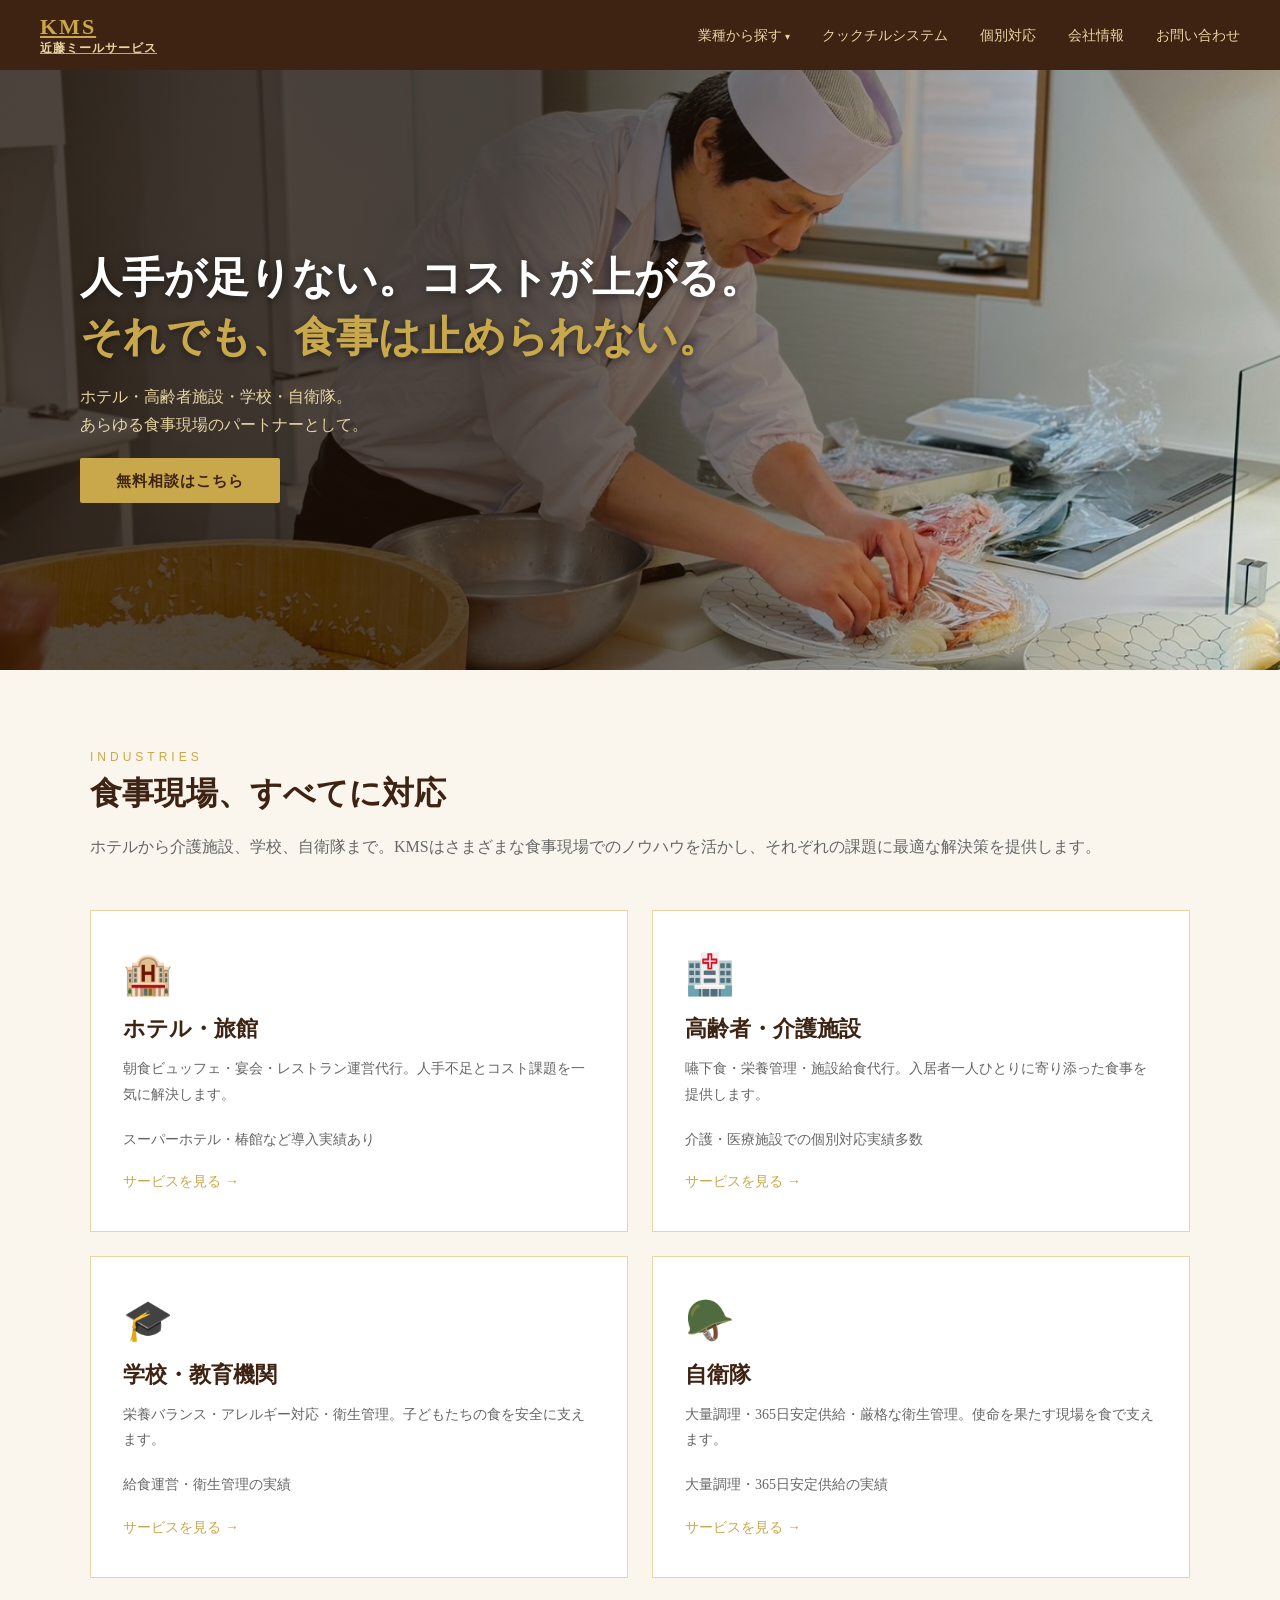
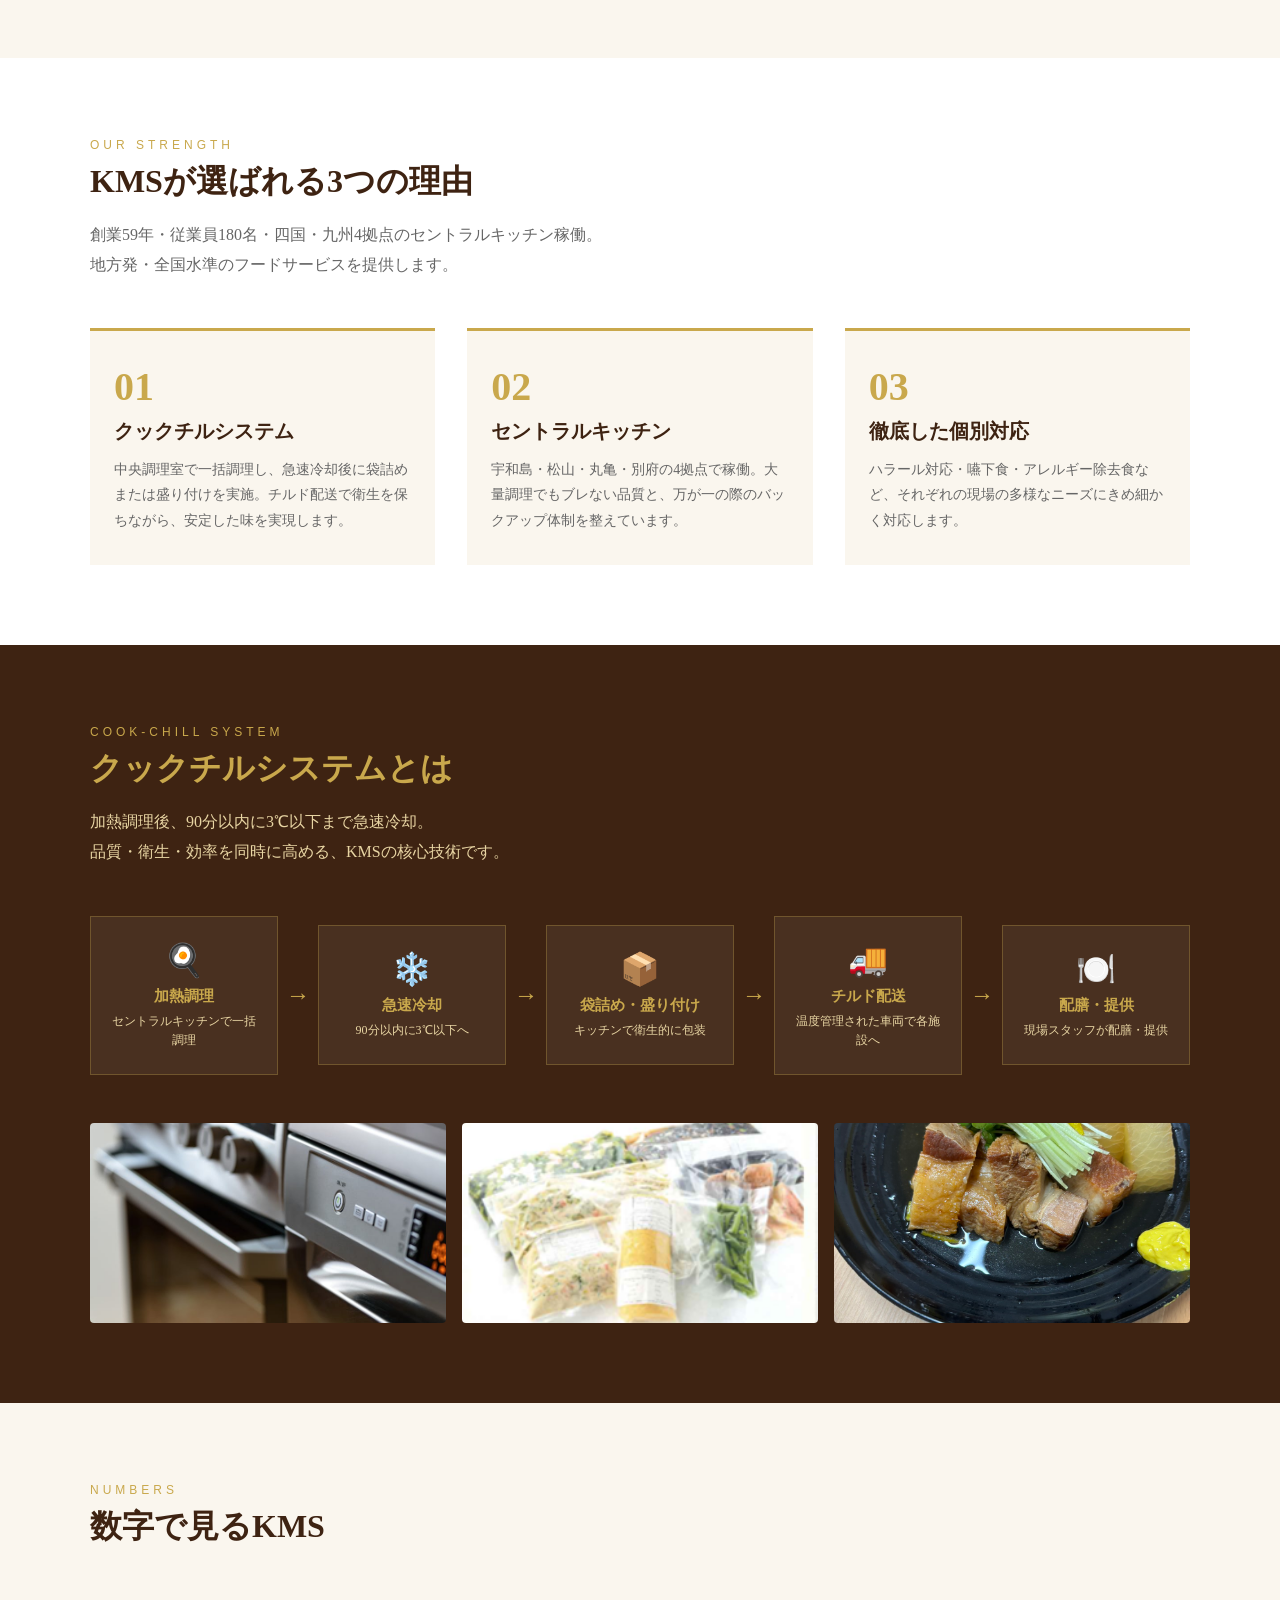
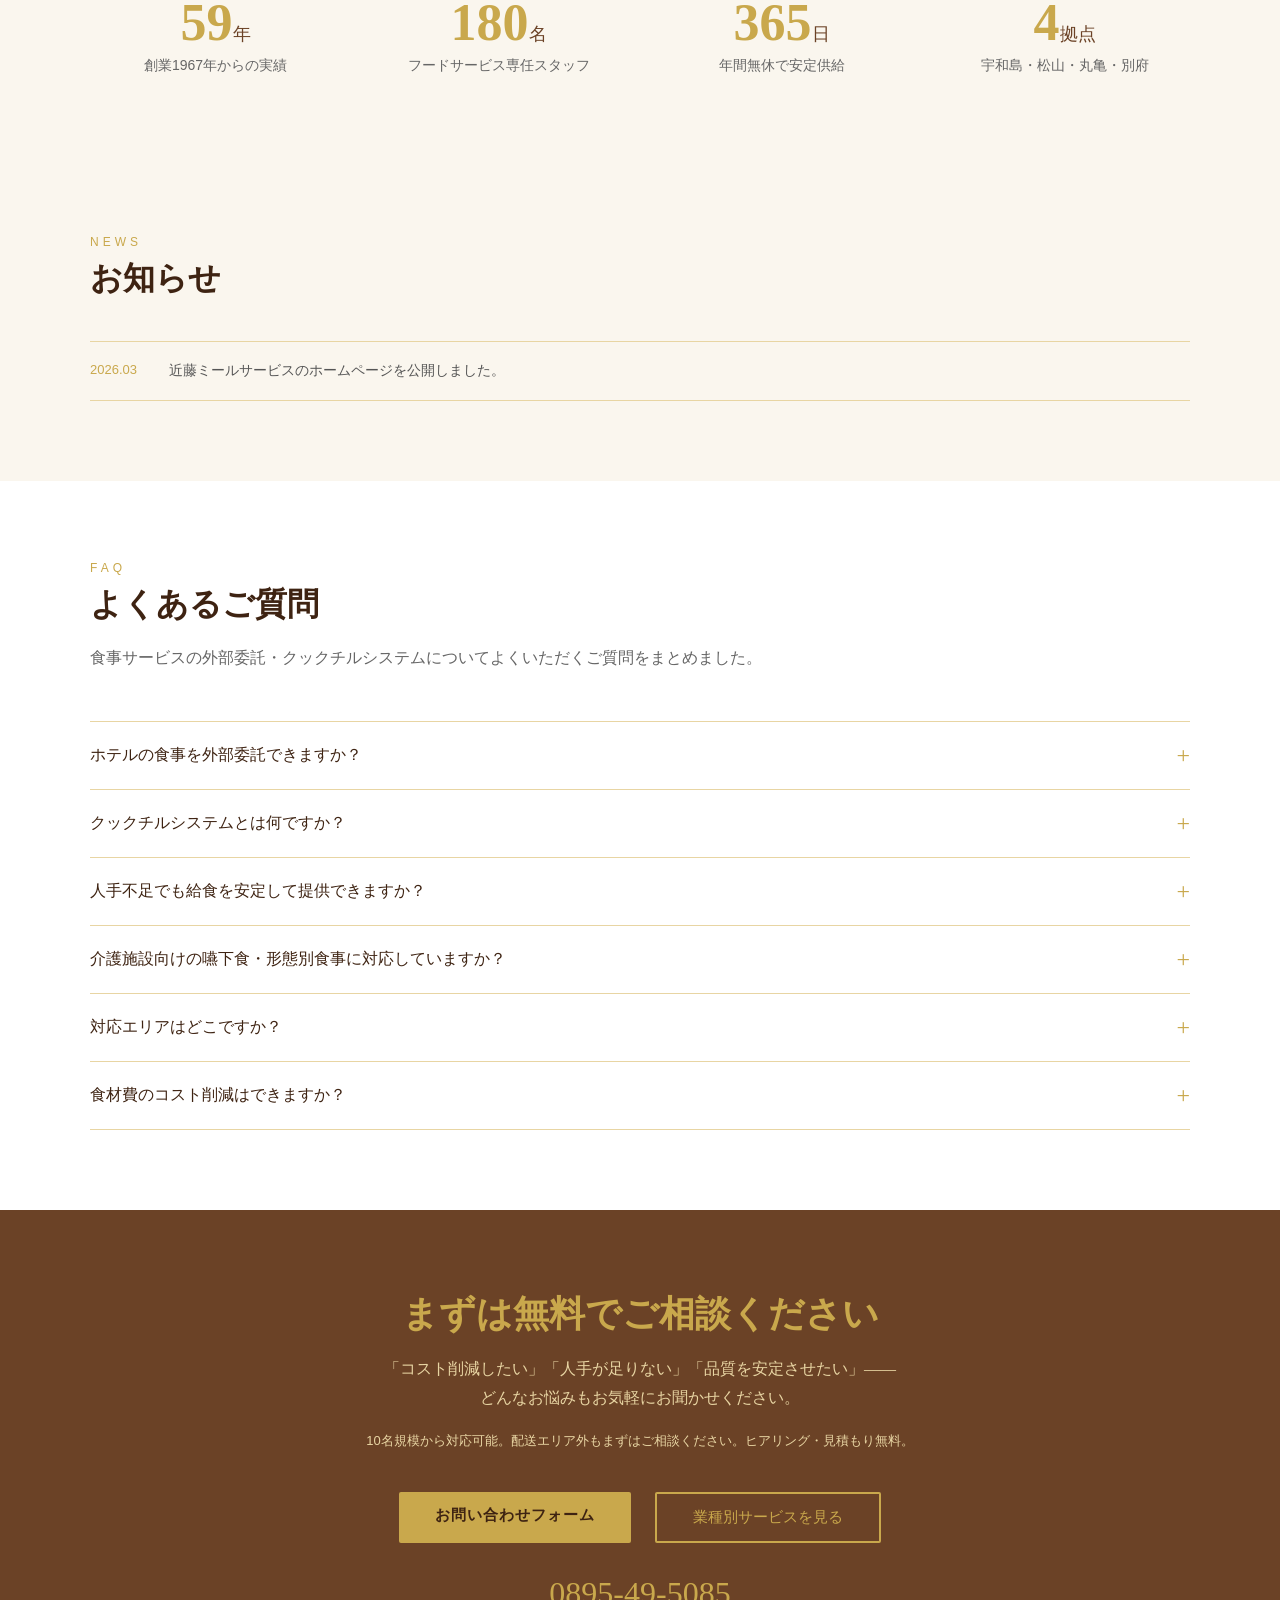
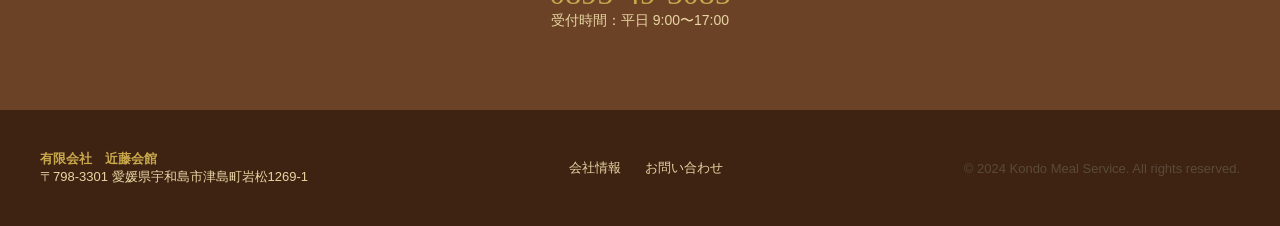
==== commit d818432a: "業種カードを絵文字デザインに戻す（実績テキストは維持） Co-Authored-By: Claude Sonnet 4.6 <noreply@anthropic.com>" ====
--- a/index.html
+++ b/index.html
@@ -656,40 +656,32 @@
     <p class="lead">ホテルから介護施設、学校、自衛隊まで。KMSはさまざまな食事現場でのノウハウを活かし、それぞれの課題に最適な解決策を提供します。</p>
     <div class="industry-cards">
       <a href="hotel.html" class="industry-card">
-        <img src="images/hotel/buffet_01.jpg" alt="ホテル・旅館向け朝食ビュッフェ">
-        <div class="industry-card-body">
-          <h3>ホテル・旅館</h3>
-          <p>朝食ビュッフェ・宴会・レストラン運営代行。人手不足とコスト課題を一気に解決します。</p>
-          <p class="industry-achievement">スーパーホテル・椿館など導入実績あり</p>
-          <span class="industry-link">サービスを見る →</span>
-        </div>
+        <div class="industry-icon">🏨</div>
+        <h3>ホテル・旅館</h3>
+        <p>朝食ビュッフェ・宴会・レストラン運営代行。人手不足とコスト課題を一気に解決します。</p>
+        <p class="industry-achievement">スーパーホテル・椿館など導入実績あり</p>
+        <span class="industry-link">サービスを見る →</span>
       </a>
       <a href="elderly.html" class="industry-card">
-        <img src="images/cookchil/cooking_jp.jpg" alt="高齢者・介護施設向け給食">
-        <div class="industry-card-body">
-          <h3>高齢者・介護施設</h3>
-          <p>嚥下食・栄養管理・施設給食代行。入居者一人ひとりに寄り添った食事を提供します。</p>
-          <p class="industry-achievement">介護・医療施設での個別対応実績多数</p>
-          <span class="industry-link">サービスを見る →</span>
-        </div>
+        <div class="industry-icon">🏥</div>
+        <h3>高齢者・介護施設</h3>
+        <p>嚥下食・栄養管理・施設給食代行。入居者一人ひとりに寄り添った食事を提供します。</p>
+        <p class="industry-achievement">介護・医療施設での個別対応実績多数</p>
+        <span class="industry-link">サービスを見る →</span>
       </a>
       <a href="school.html" class="industry-card">
-        <img src="images/cookchil/弁当%20(2).jpg" alt="学校・教育機関向け給食">
-        <div class="industry-card-body">
-          <h3>学校・教育機関</h3>
-          <p>栄養バランス・アレルギー対応・衛生管理。子どもたちの食を安全に支えます。</p>
-          <p class="industry-achievement">給食運営・衛生管理の実績</p>
-          <span class="industry-link">サービスを見る →</span>
-        </div>
+        <div class="industry-icon">🎓</div>
+        <h3>学校・教育機関</h3>
+        <p>栄養バランス・アレルギー対応・衛生管理。子どもたちの食を安全に支えます。</p>
+        <p class="industry-achievement">給食運営・衛生管理の実績</p>
+        <span class="industry-link">サービスを見る →</span>
       </a>
       <a href="jieitai.html" class="industry-card">
-        <img src="images/cookchil/cooking_02.jpg" alt="自衛隊向け大量調理給食">
-        <div class="industry-card-body">
-          <h3>自衛隊</h3>
-          <p>大量調理・365日安定供給・厳格な衛生管理。使命を果たす現場を食で支えます。</p>
-          <p class="industry-achievement">大量調理・365日安定供給の実績</p>
-          <span class="industry-link">サービスを見る →</span>
-        </div>
+        <div class="industry-icon">🪖</div>
+        <h3>自衛隊</h3>
+        <p>大量調理・365日安定供給・厳格な衛生管理。使命を果たす現場を食で支えます。</p>
+        <p class="industry-achievement">大量調理・365日安定供給の実績</p>
+        <span class="industry-link">サービスを見る →</span>
       </a>
     </div>
   </div>
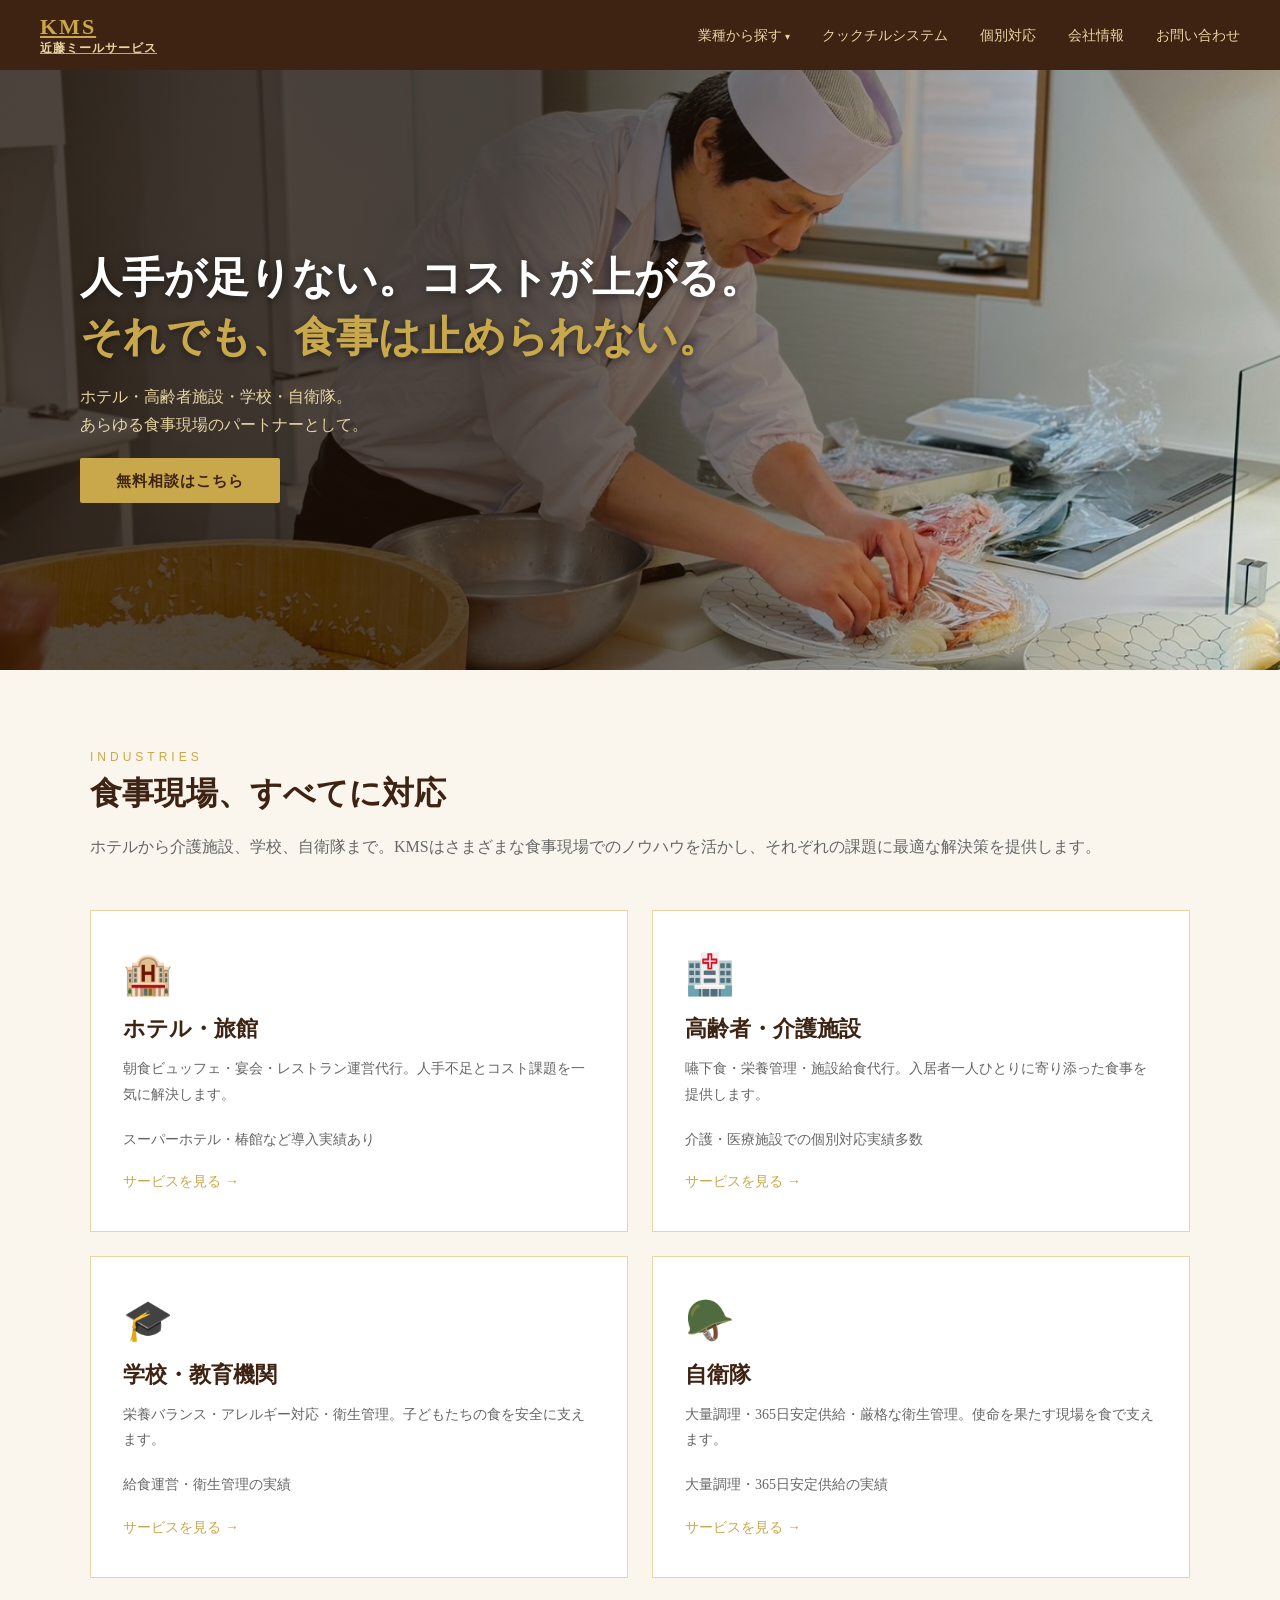
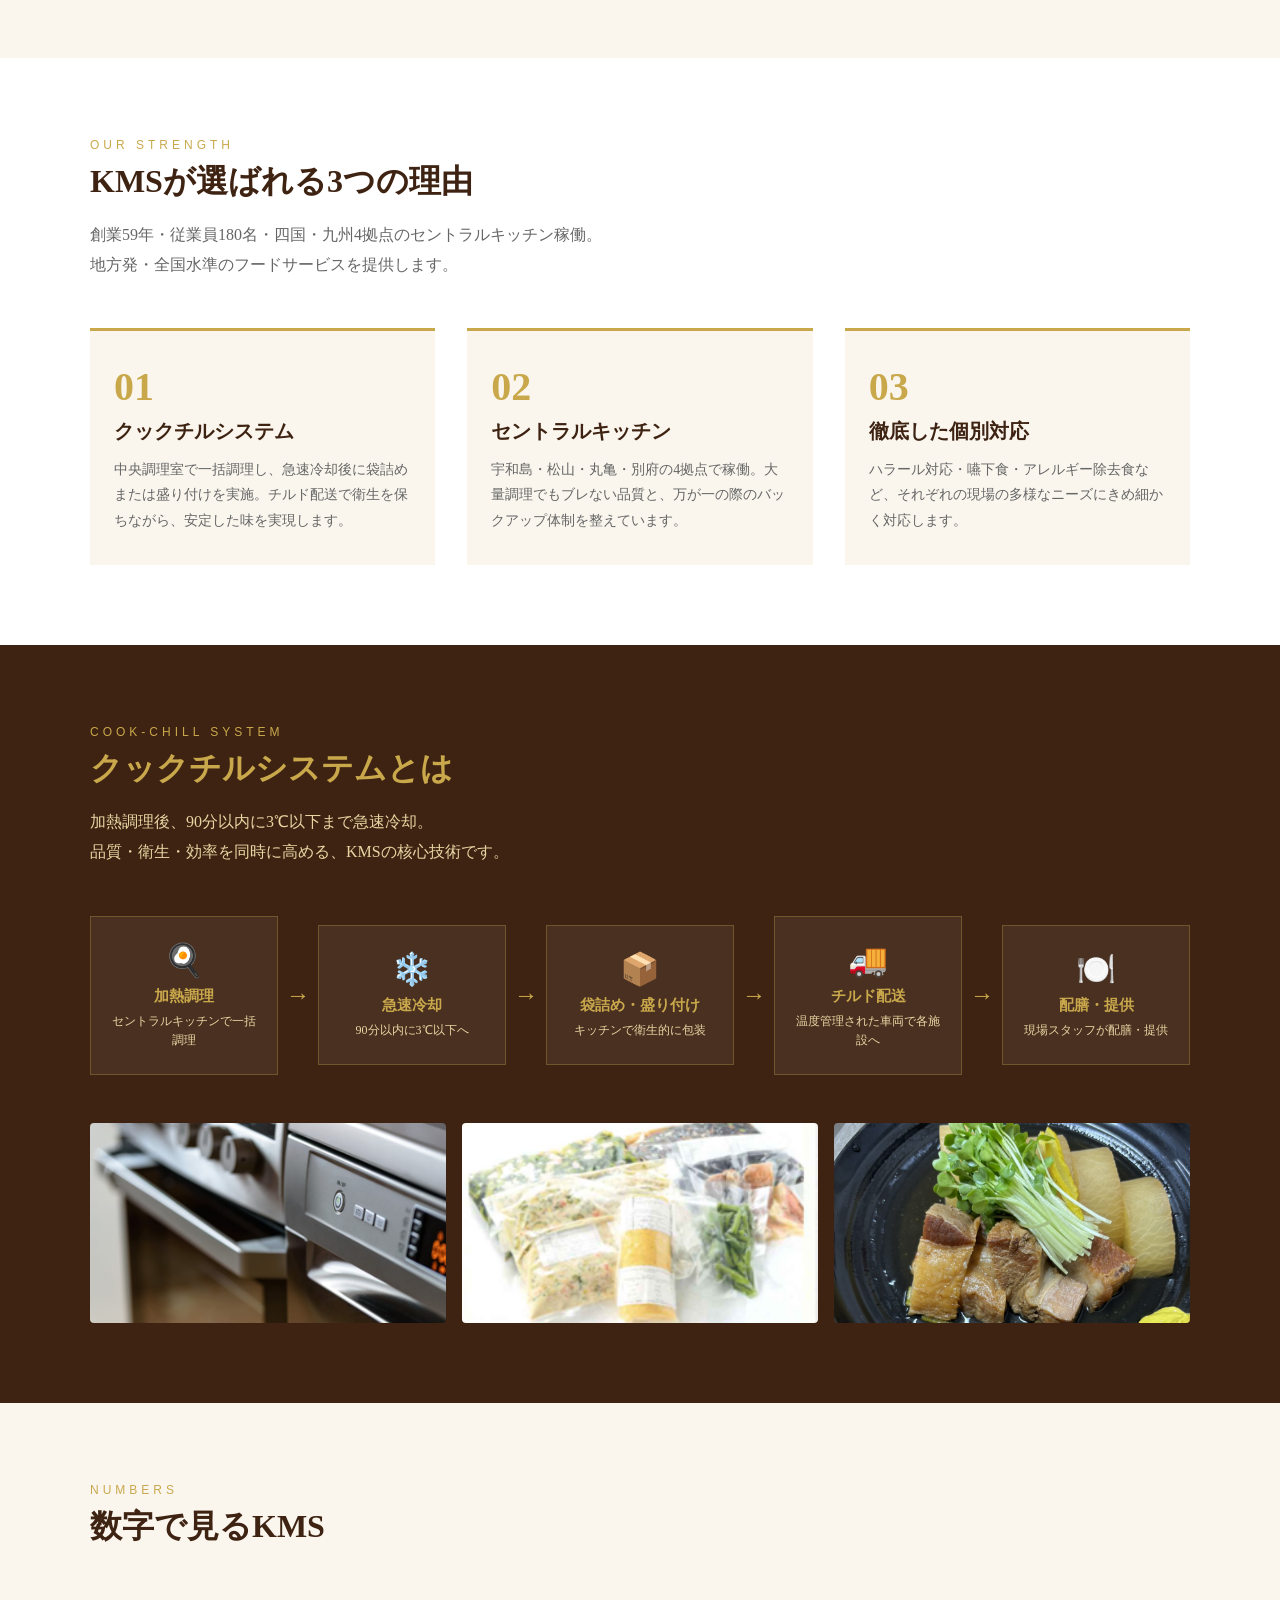
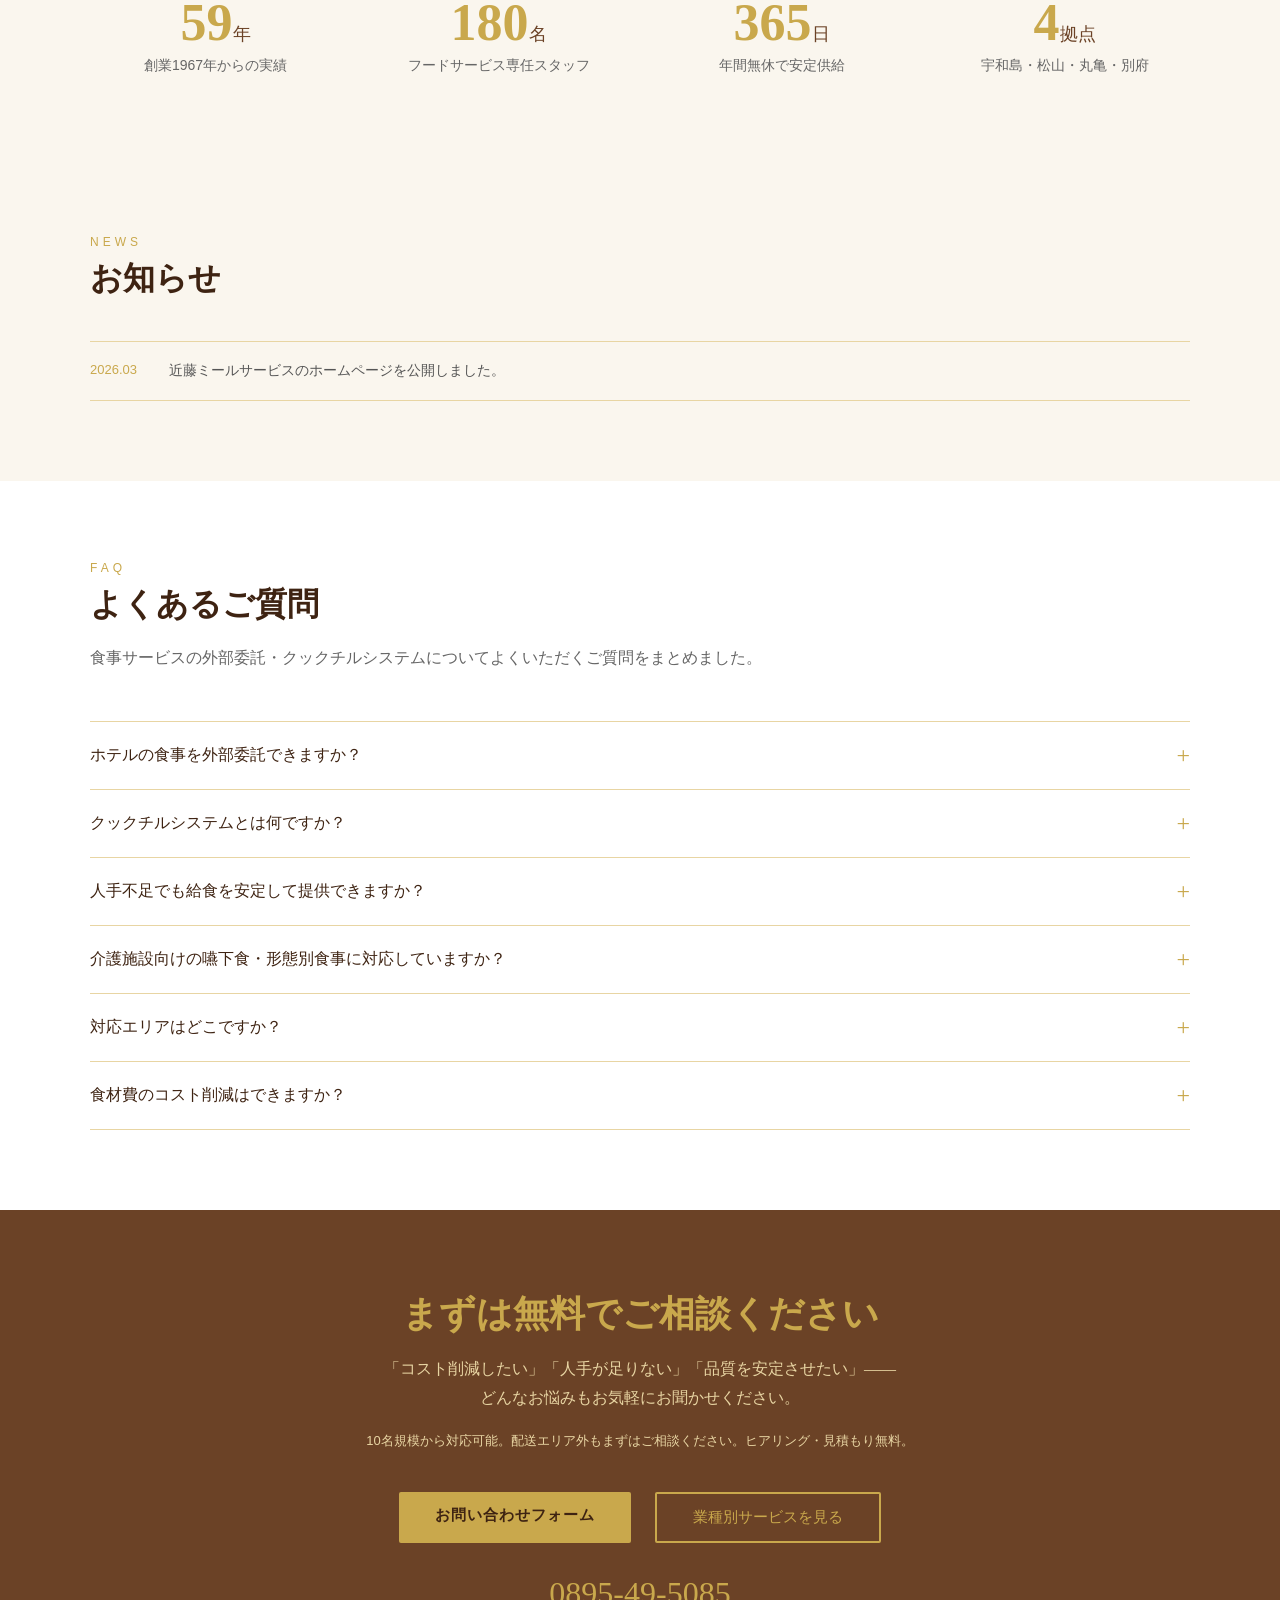
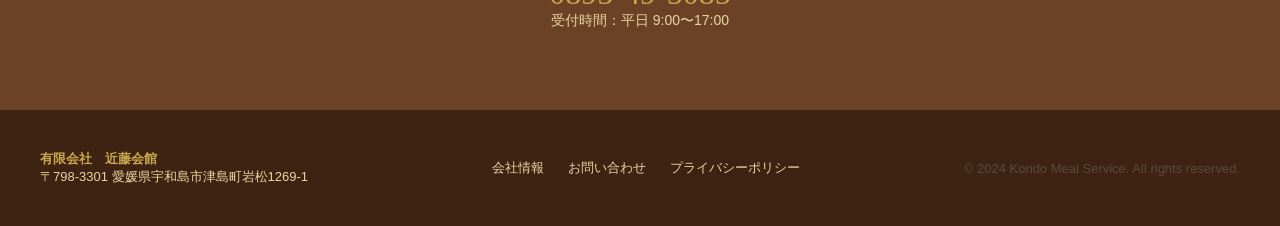
==== commit 0244c59e: "プライバシーポリシー・サンクスページ追加・GA4コンバージョン設定・全ページフッター更新 Co-Authored-By: Claude Sonnet 4.6 <noreply@anthropic.co" ====
--- a/index.html
+++ b/index.html
@@ -859,6 +859,7 @@
   <div>
     <a href="company.html">会社情報</a>
     <a href="contact.html">お問い合わせ</a>
+    <a href="privacy.html">プライバシーポリシー</a>
   </div>
   <div style="color: #5a4a3a;">© 2024 Kondo Meal Service. All rights reserved.</div>
 </footer>
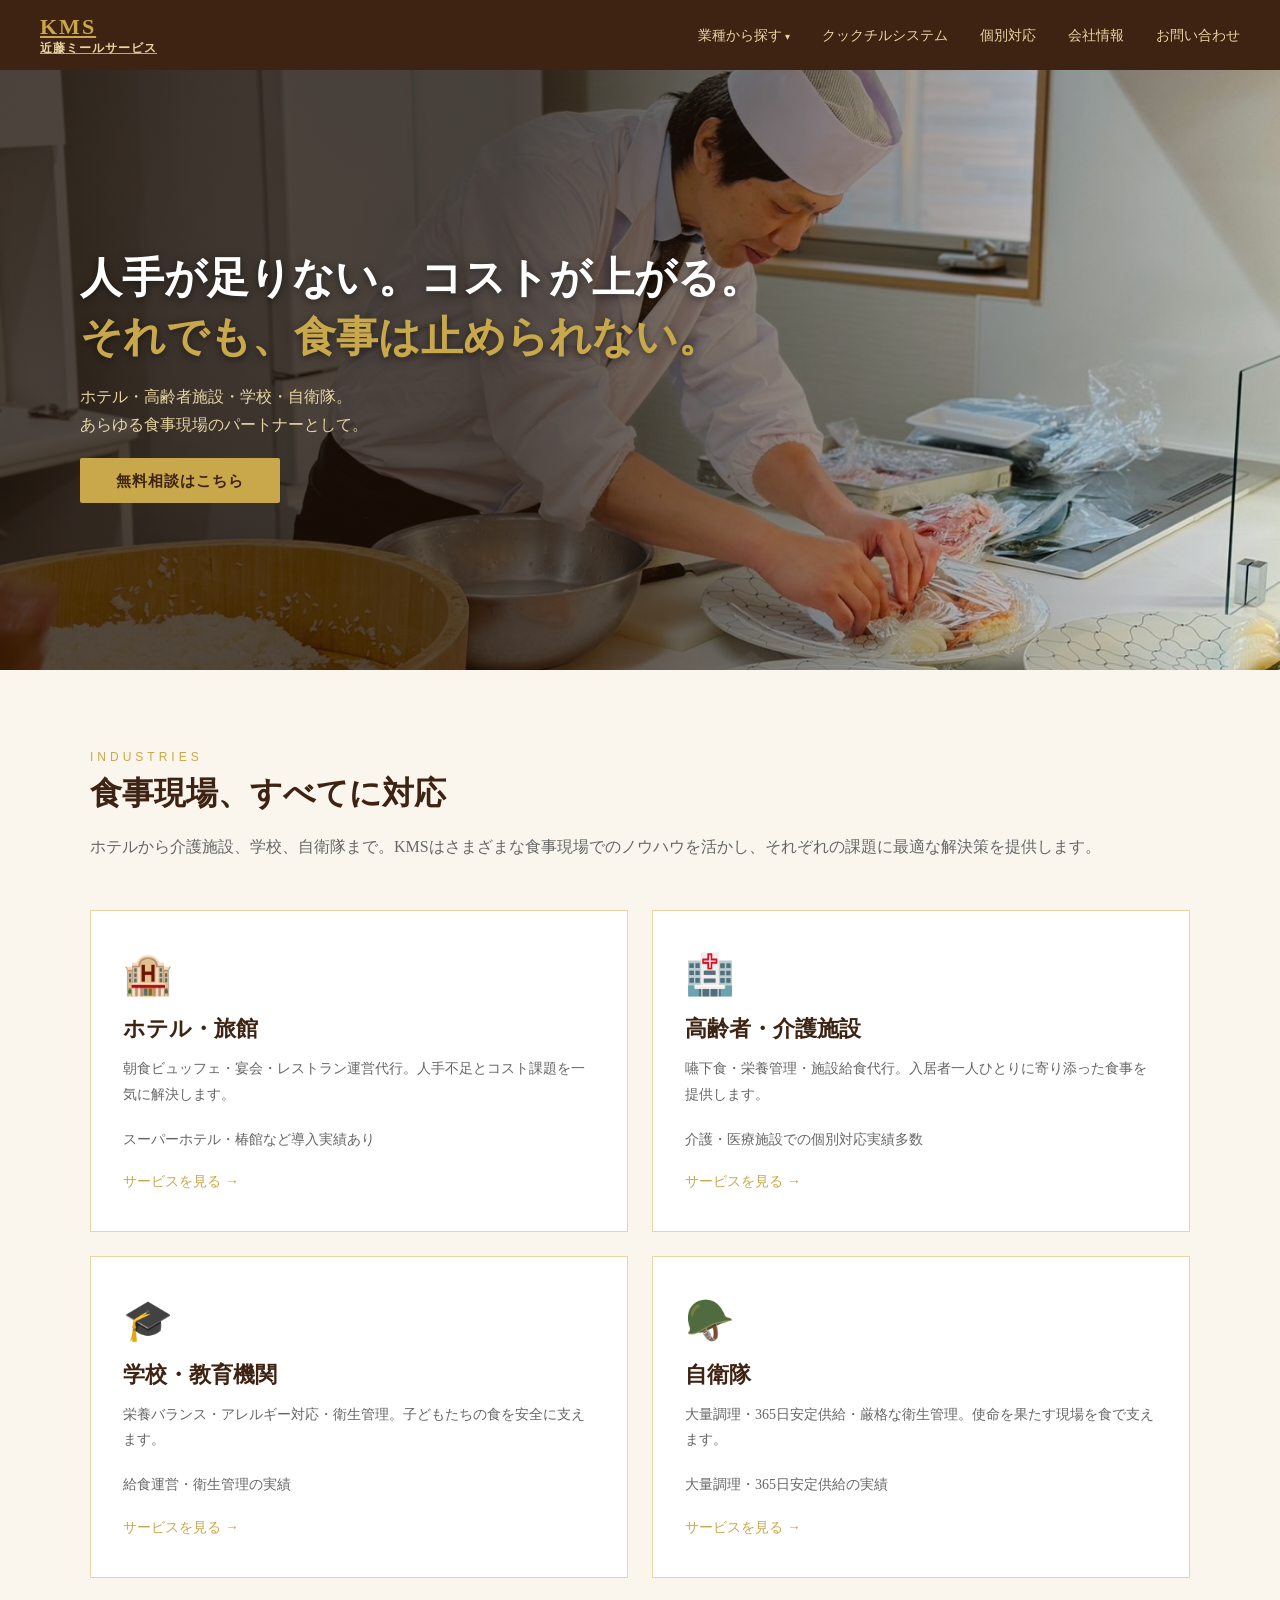
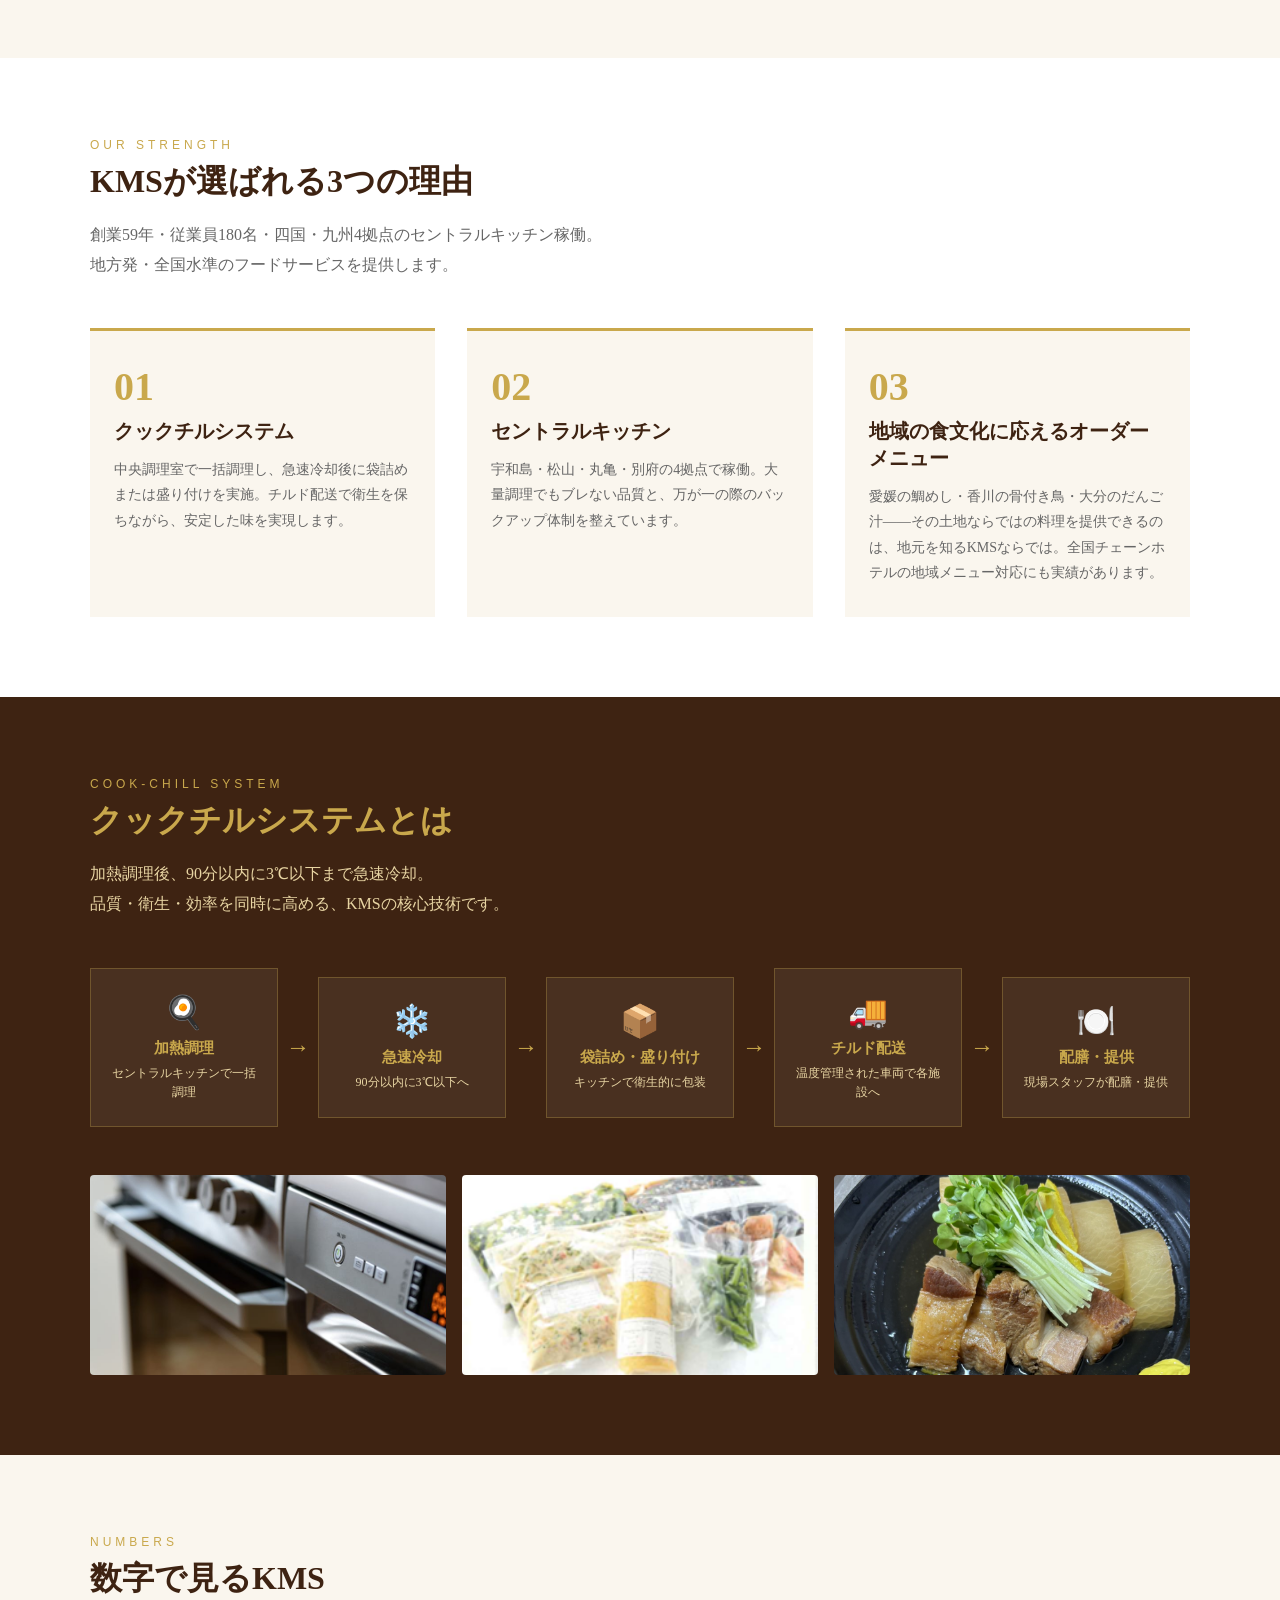
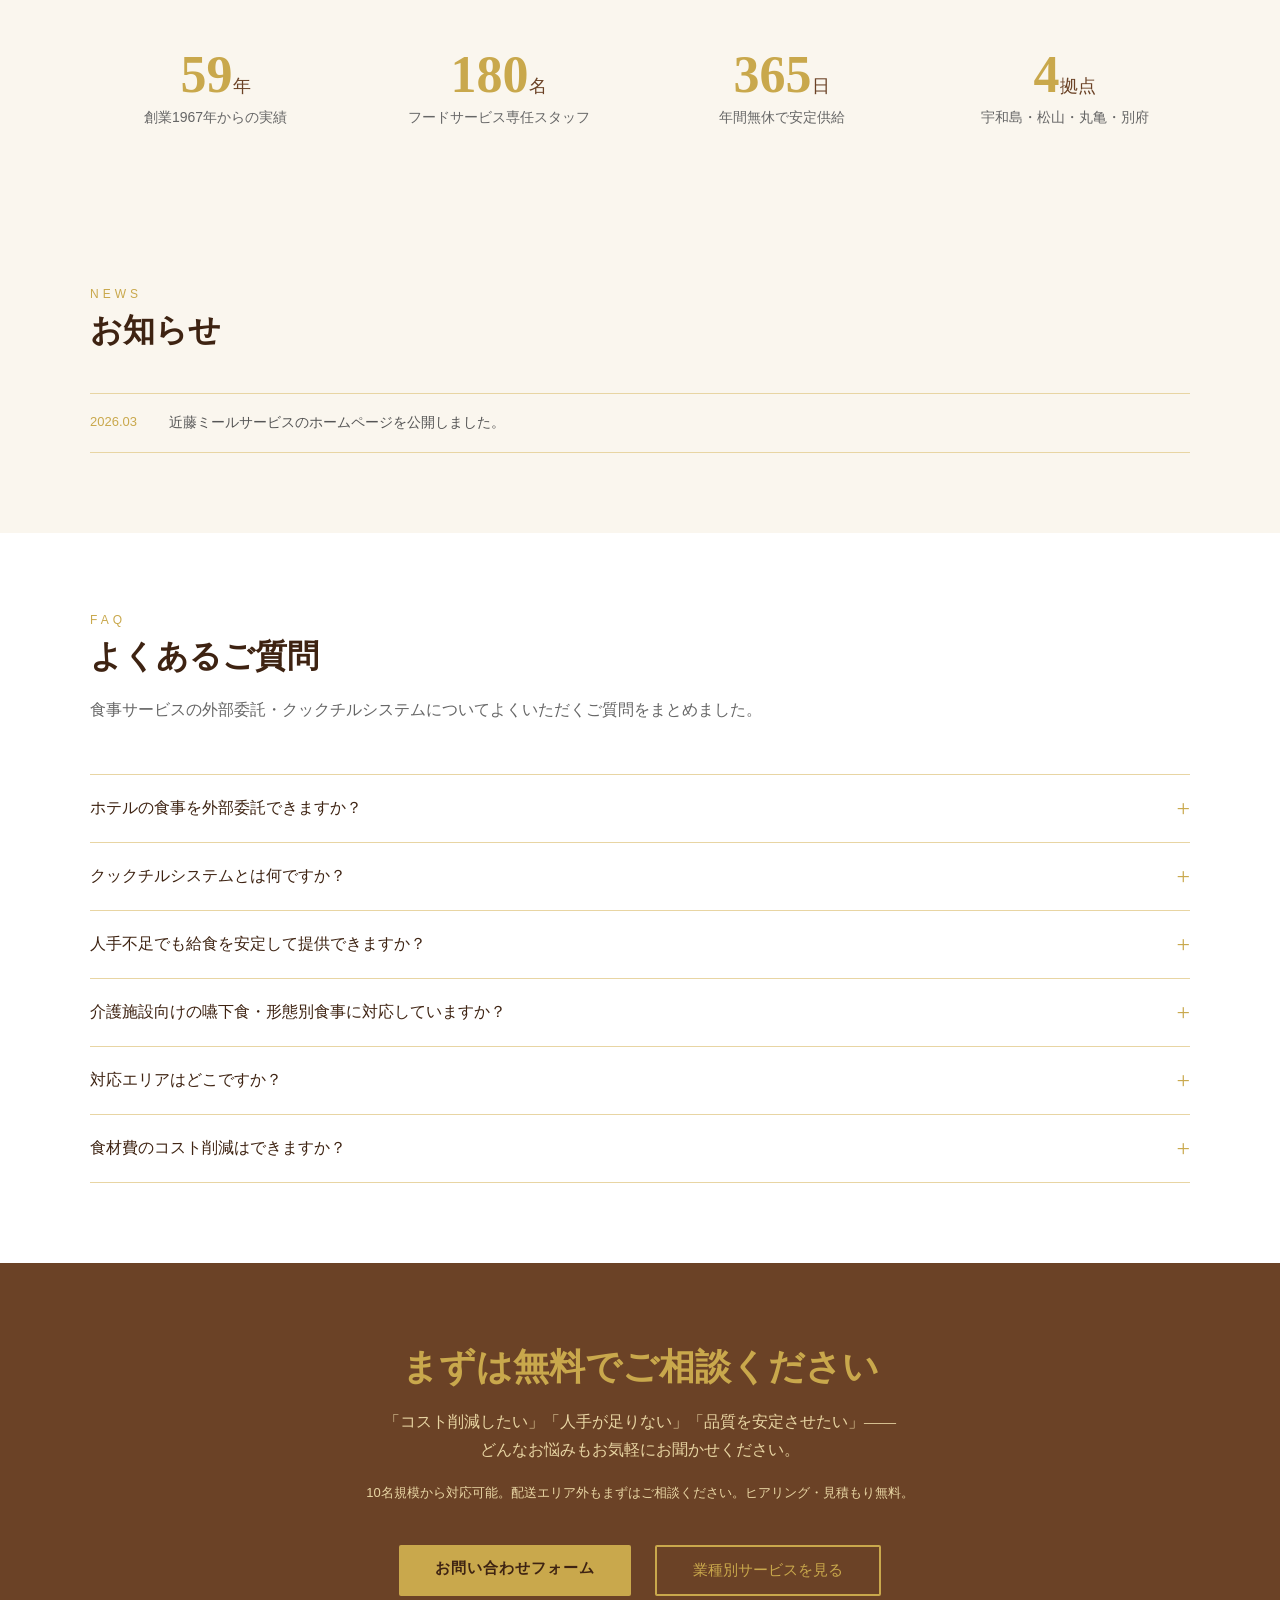
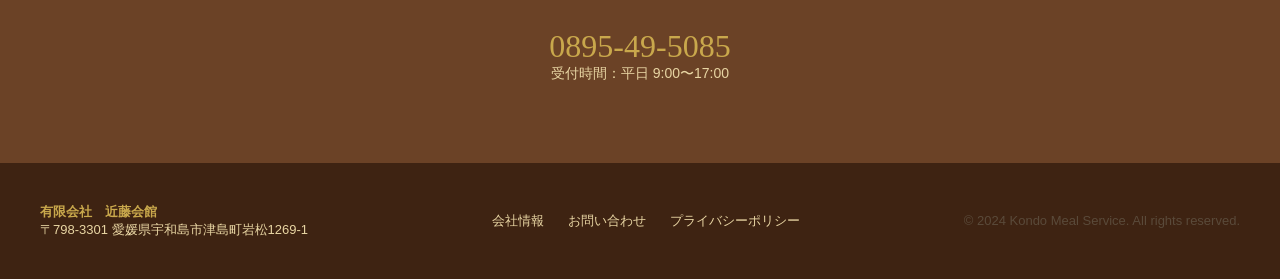
==== commit bf5b9643: "地域オーダーメニューを最重要訴求として追加（hotel・index・custom） Co-Authored-By: Claude Sonnet 4.6 <noreply@anthropic.com>" ====
--- a/index.html
+++ b/index.html
@@ -706,8 +706,8 @@
       </div>
       <div class="strength-card">
         <div class="num">03</div>
-        <h3>徹底した個別対応</h3>
-        <p>ハラール対応・嚥下食・アレルギー除去食など、それぞれの現場の多様なニーズにきめ細かく対応します。</p>
+        <h3>地域の食文化に応えるオーダーメニュー</h3>
+        <p>愛媛の鯛めし・香川の骨付き鳥・大分のだんご汁——その土地ならではの料理を提供できるのは、地元を知るKMSならでは。全国チェーンホテルの地域メニュー対応にも実績があります。</p>
       </div>
     </div>
   </div>
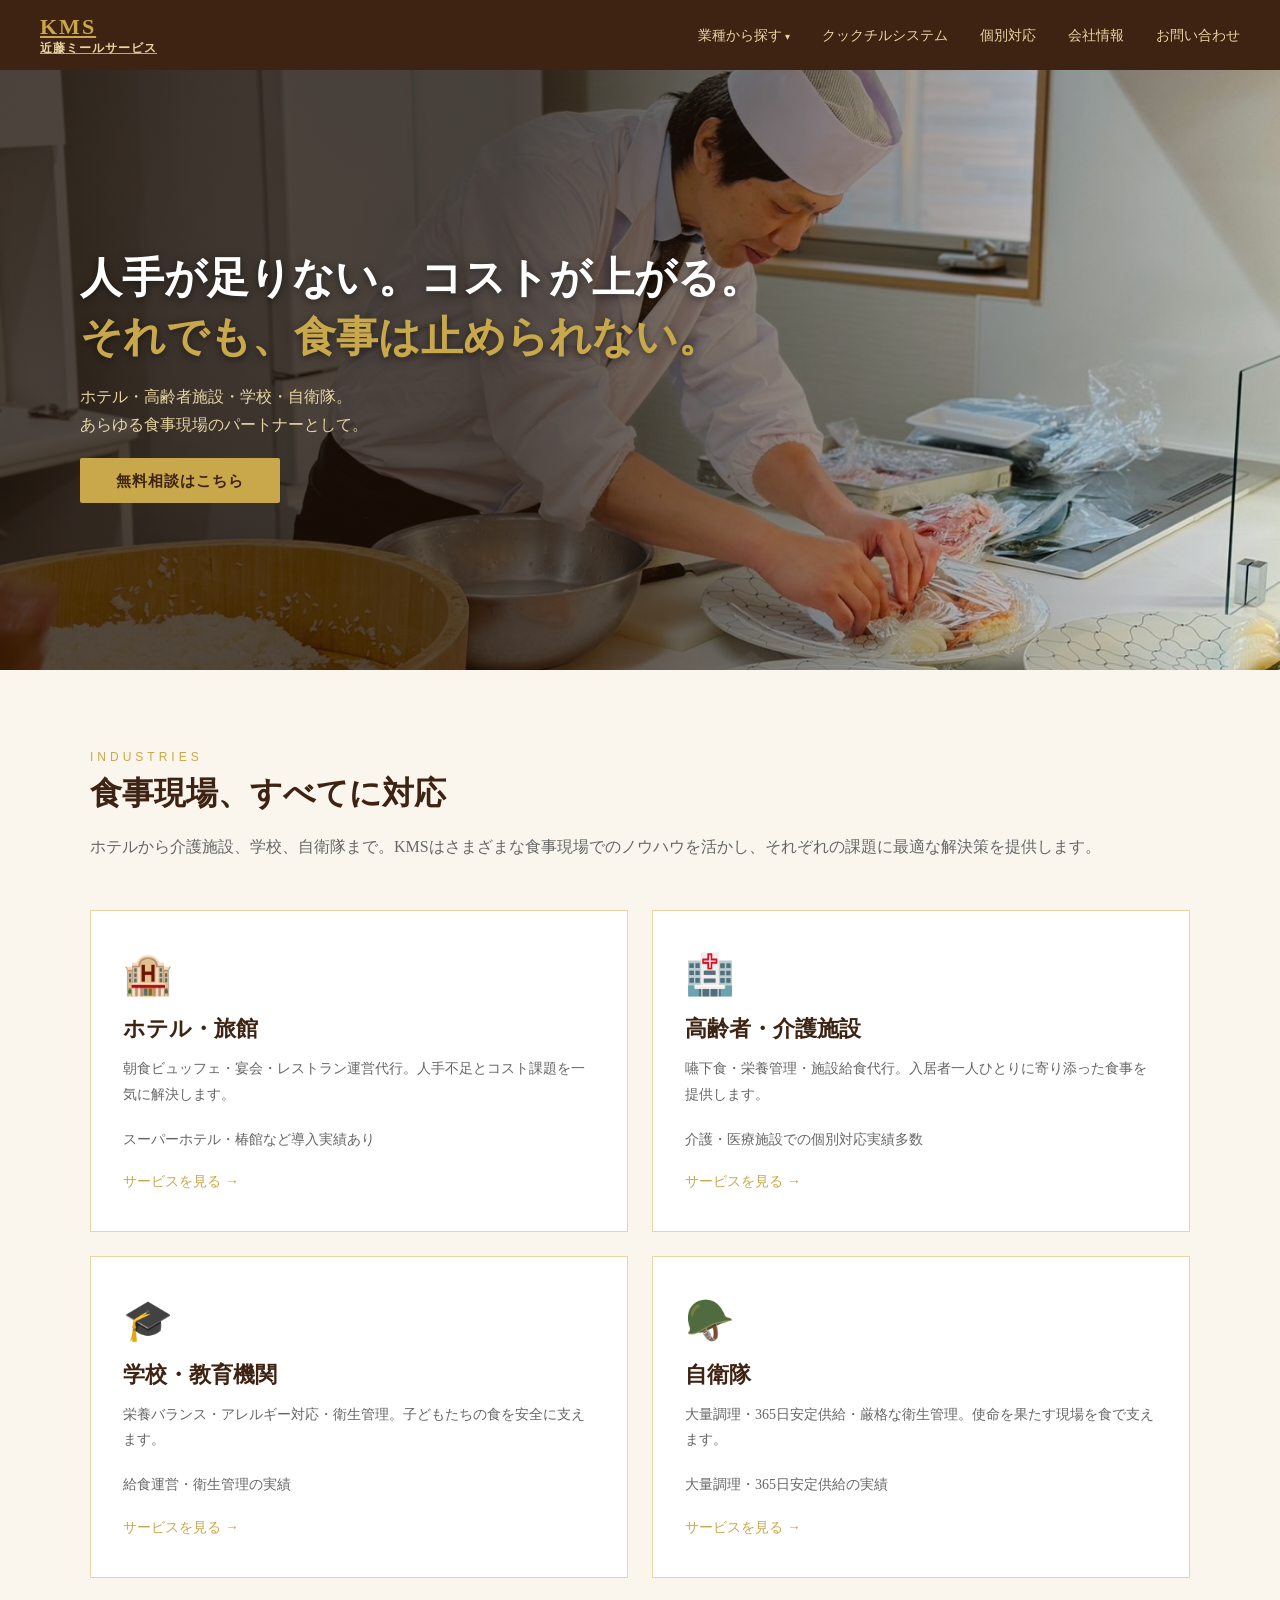
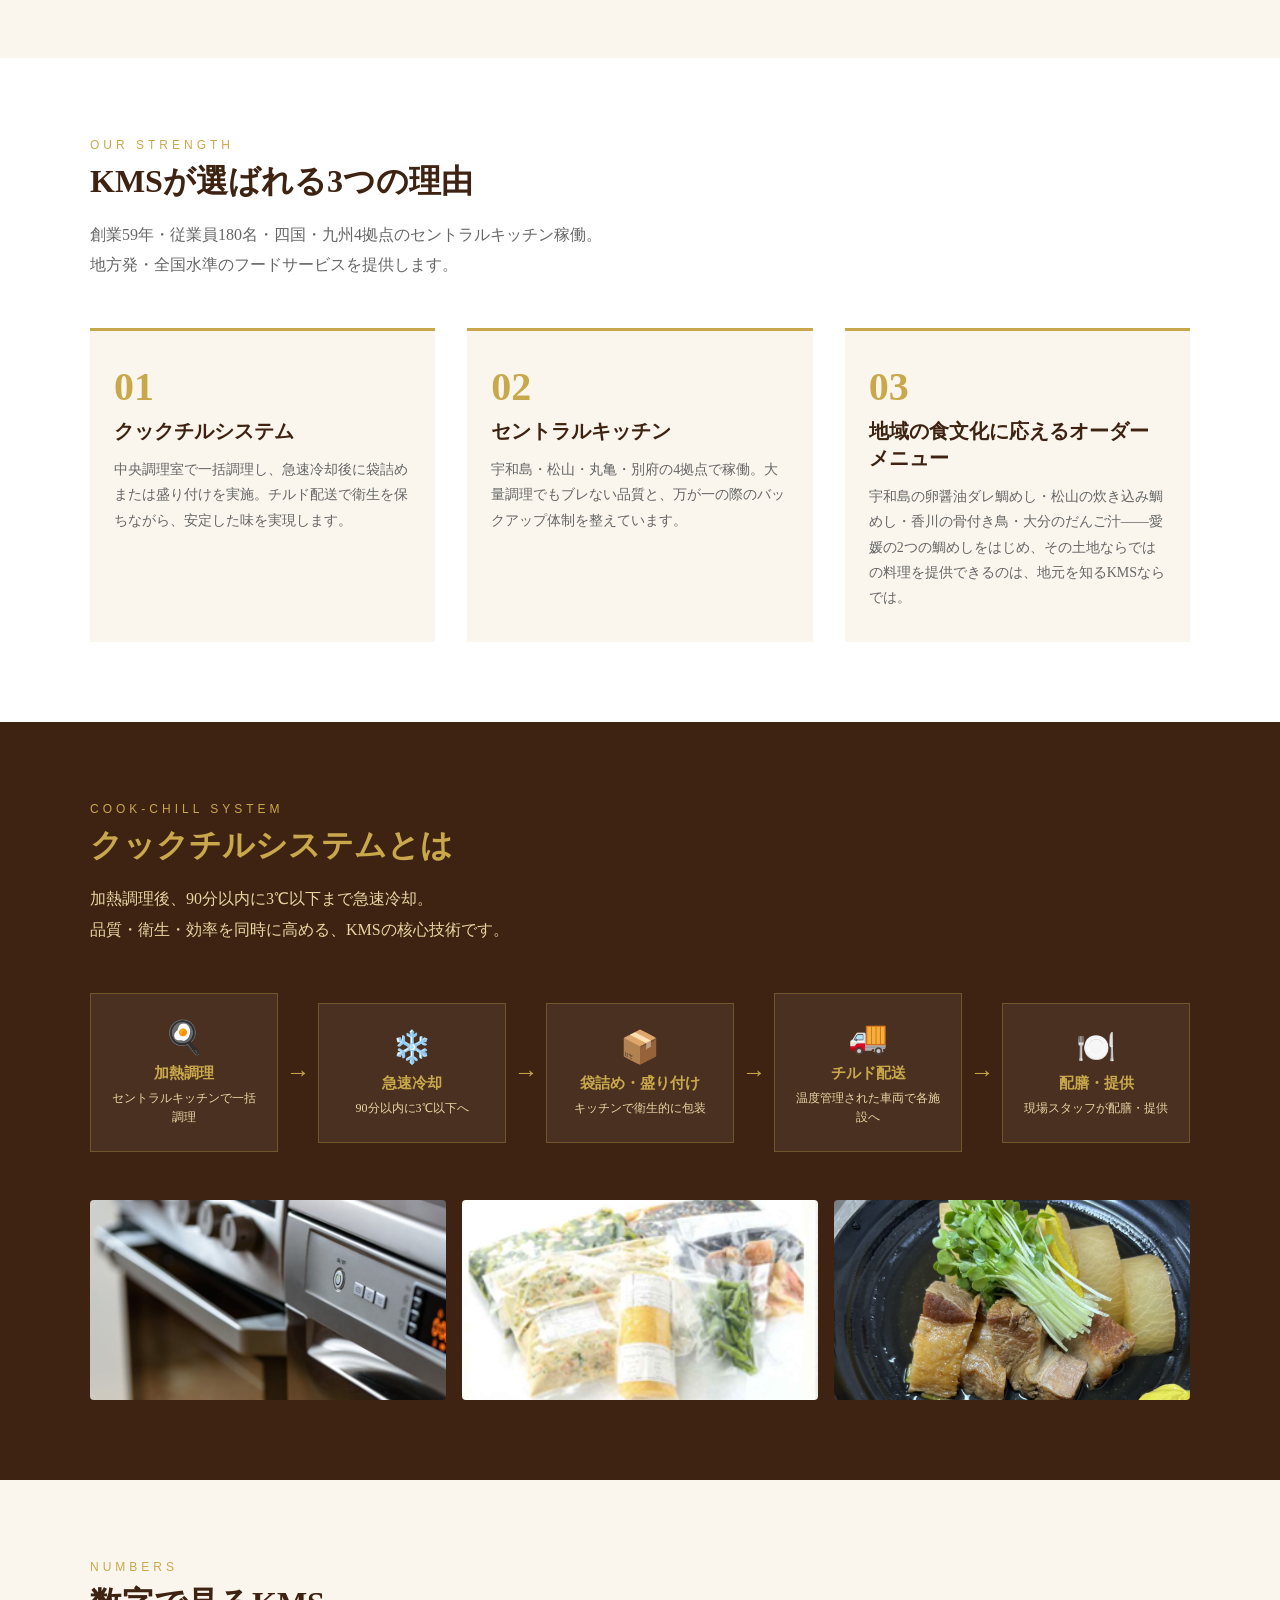
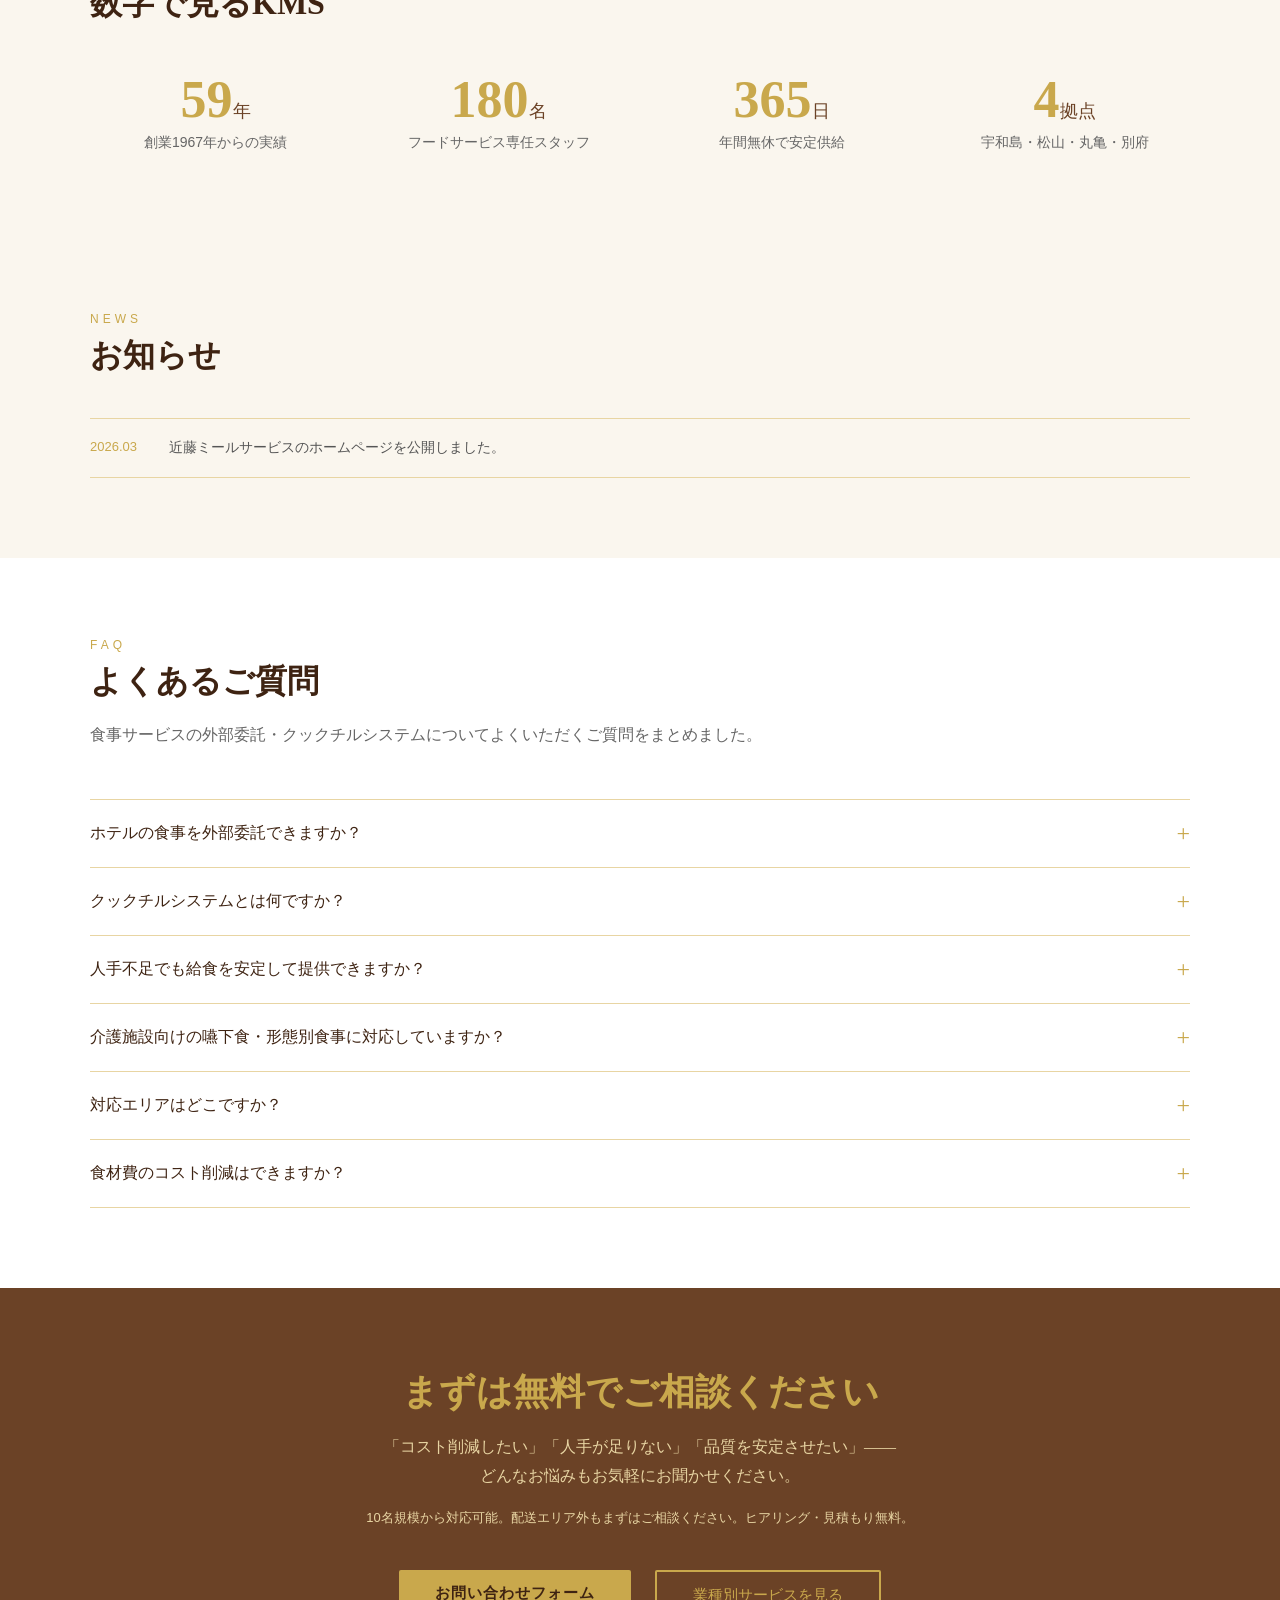
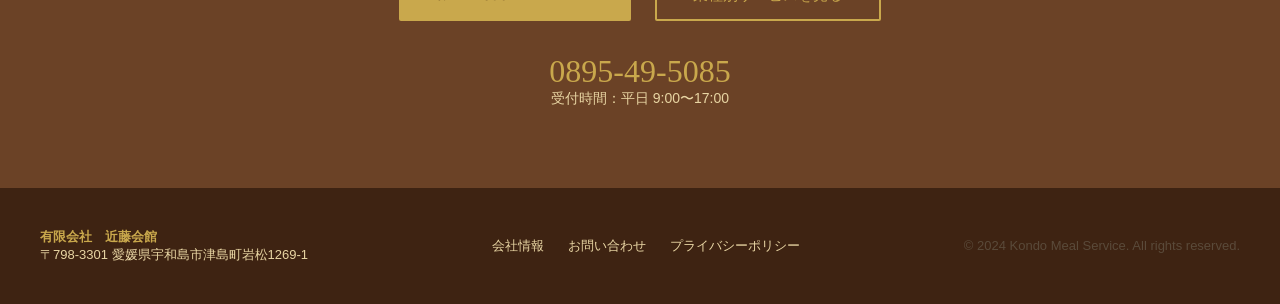
==== commit b78d6f7a: "鯛めしの表現を宇和島・松山の2スタイルに更新 Co-Authored-By: Claude Sonnet 4.6 <noreply@anthropic.com>" ====
--- a/index.html
+++ b/index.html
@@ -707,7 +707,7 @@
       <div class="strength-card">
         <div class="num">03</div>
         <h3>地域の食文化に応えるオーダーメニュー</h3>
-        <p>愛媛の鯛めし・香川の骨付き鳥・大分のだんご汁——その土地ならではの料理を提供できるのは、地元を知るKMSならでは。全国チェーンホテルの地域メニュー対応にも実績があります。</p>
+        <p>宇和島の卵醤油ダレ鯛めし・松山の炊き込み鯛めし・香川の骨付き鳥・大分のだんご汁——愛媛の2つの鯛めしをはじめ、その土地ならではの料理を提供できるのは、地元を知るKMSならでは。</p>
       </div>
     </div>
   </div>
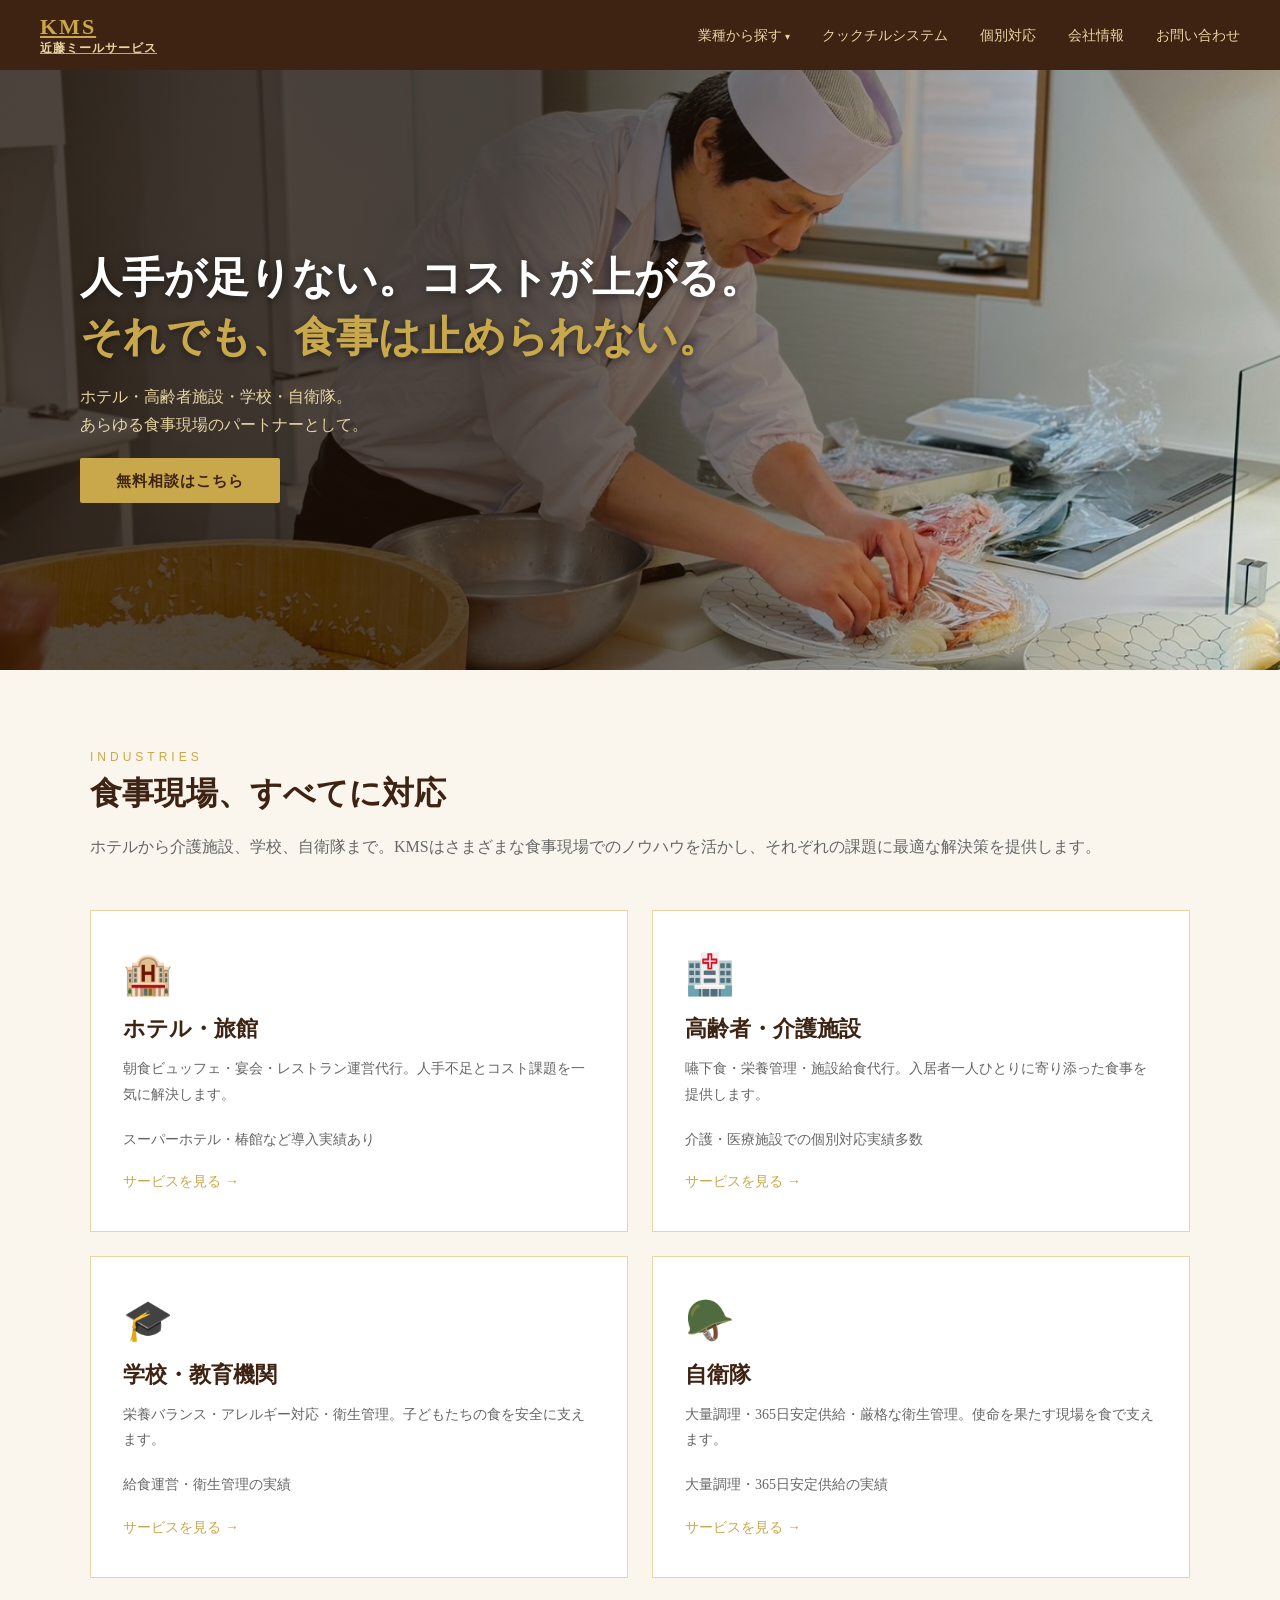
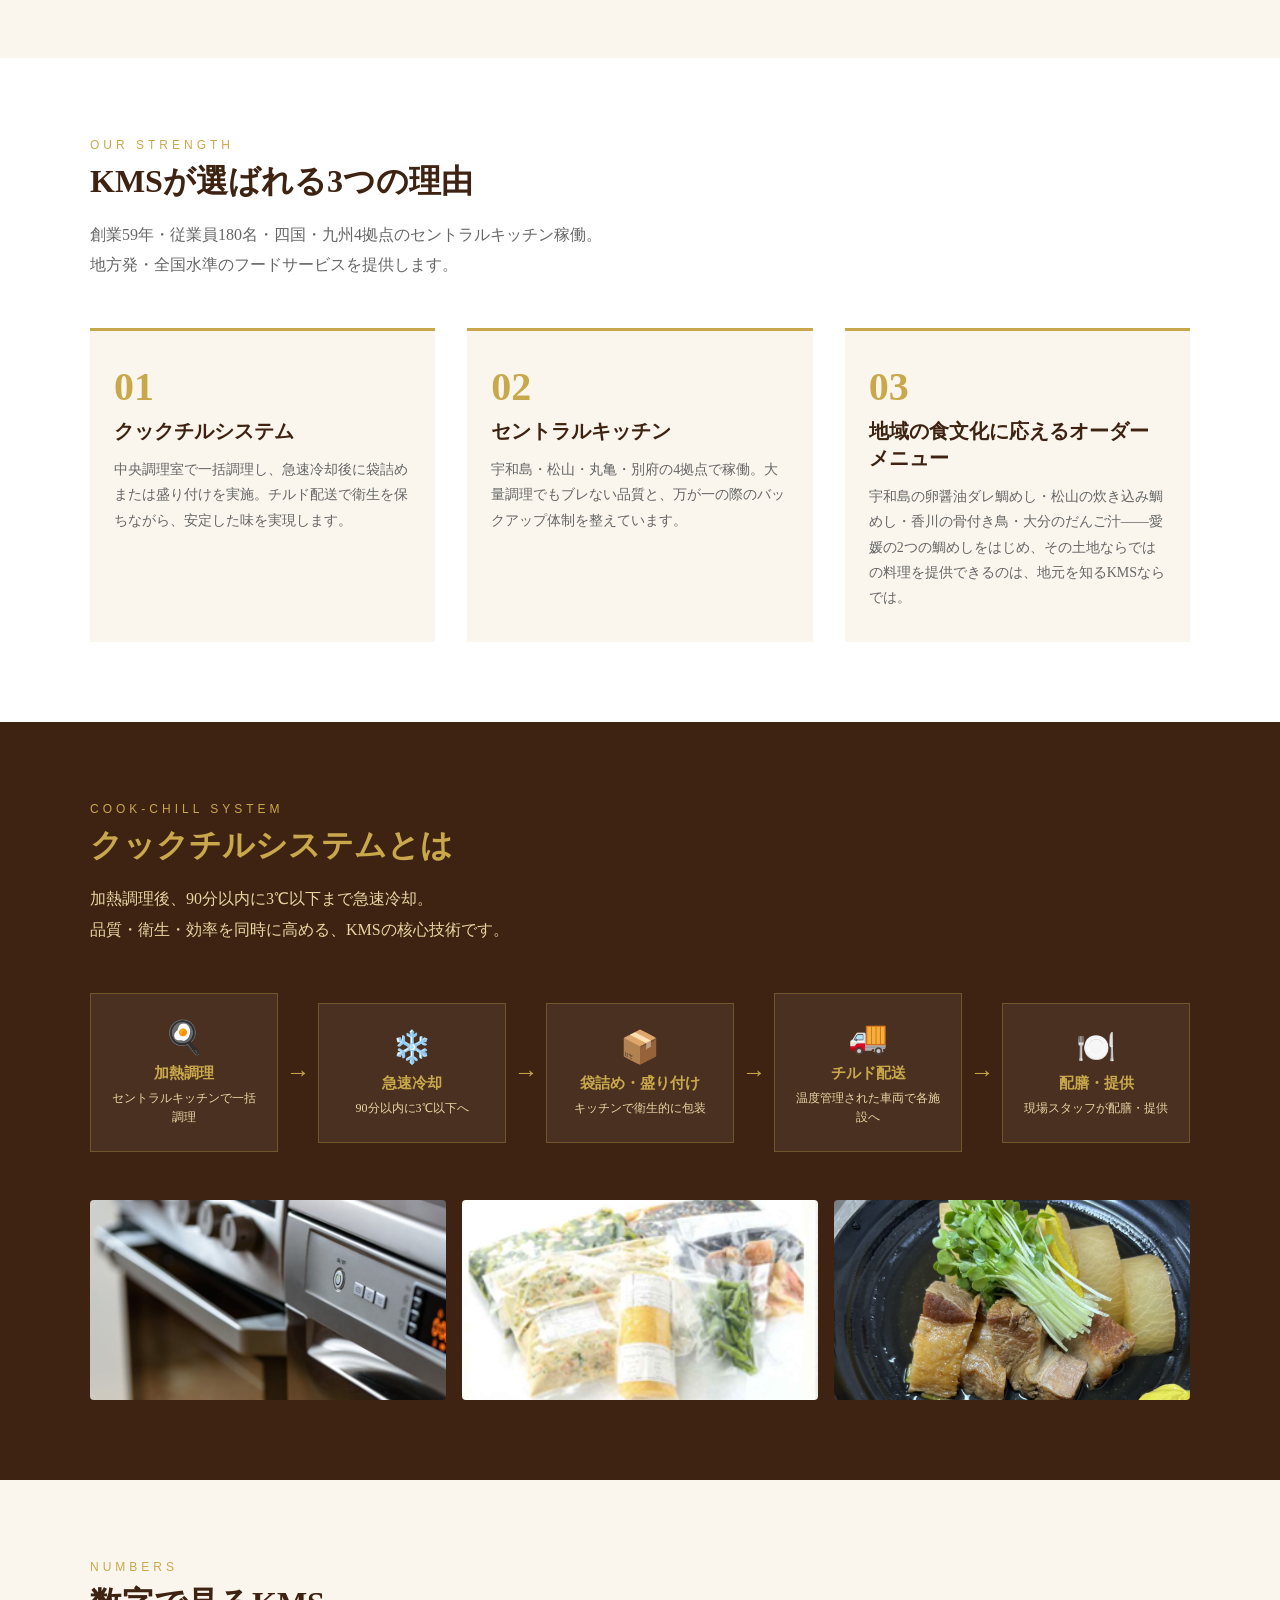
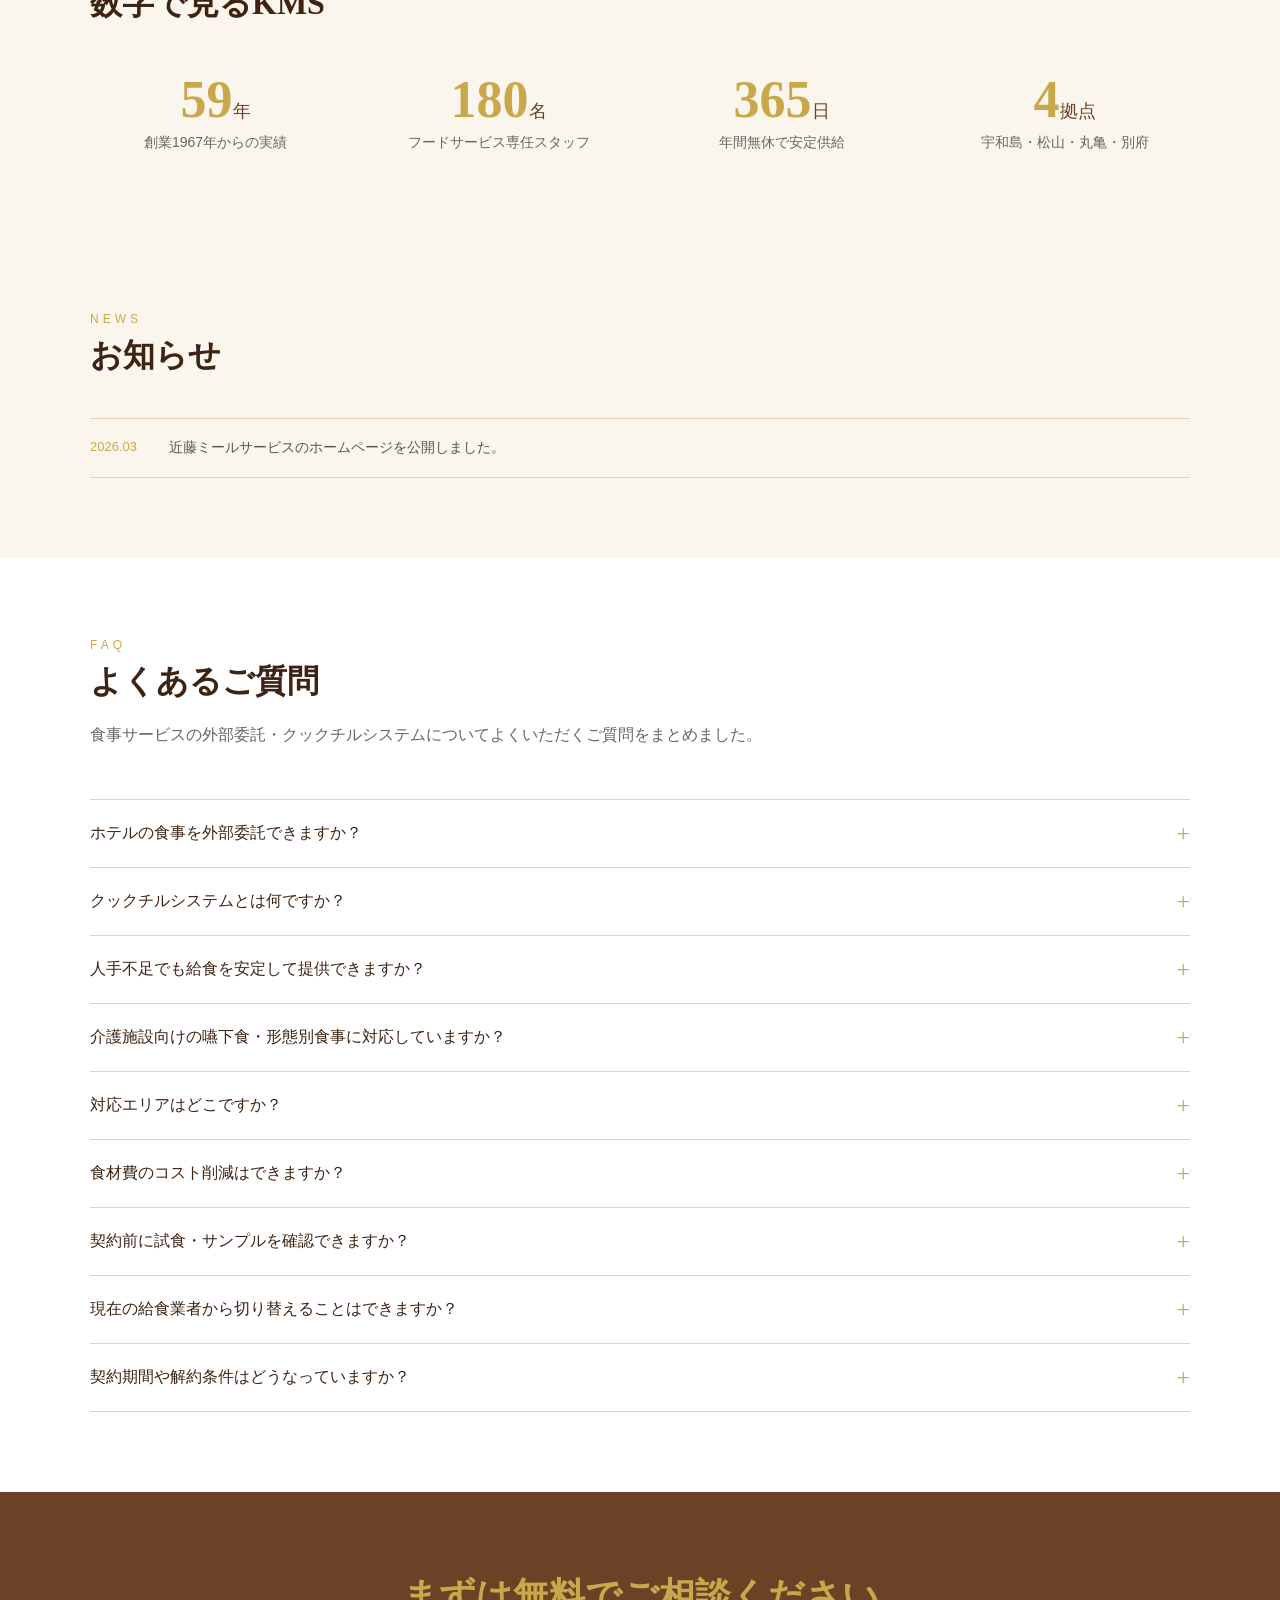
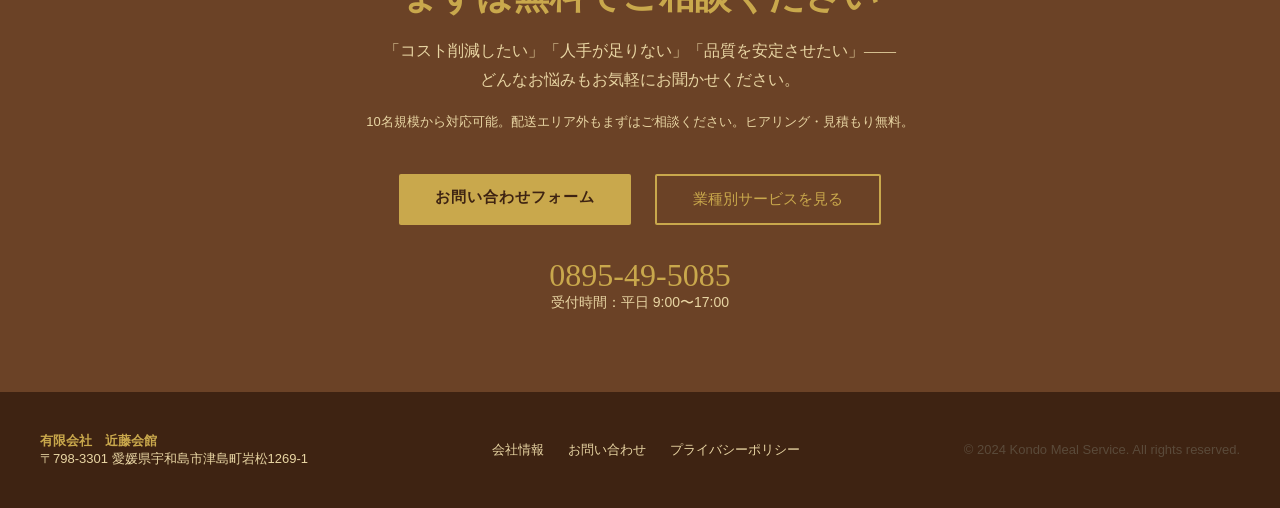
==== commit 9c5f931d: "試食・切り替え・契約条件のFAQを追加（AEO対応） Co-Authored-By: Claude Sonnet 4.6 <noreply@anthropic.com>" ====
--- a/index.html
+++ b/index.html
@@ -94,6 +94,30 @@
               "@type": "Answer",
               "text": "はい、可能です。KMSのセントラルキッチンによる大量調理のスケールメリットと、長年培った食材調達力により、品質を維持しながらコストを最適化します。食材廃棄ロスの低減にも取り組んでいます。"
             }
+          },
+          {
+            "@type": "Question",
+            "name": "契約前に試食・サンプルを確認できますか？",
+            "acceptedAnswer": {
+              "@type": "Answer",
+              "text": "はい、可能です。契約前の試食・サンプル提供に対応しています。また、複数の関係者にまとめてご確認いただける試食会も実施しています。まずはお気軽にご相談ください（TEL: 0895-49-5085）。"
+            }
+          },
+          {
+            "@type": "Question",
+            "name": "現在の給食業者から切り替えることはできますか？",
+            "acceptedAnswer": {
+              "@type": "Answer",
+              "text": "はい、既存業者からの切り替えに対応しています。現在の体制・課題をヒアリングした上で、スムーズに移行できるプランをご提案します。まずは無料相談からお気軽にどうぞ（TEL: 0895-49-5085）。"
+            }
+          },
+          {
+            "@type": "Question",
+            "name": "契約期間や解約条件はどうなっていますか？",
+            "acceptedAnswer": {
+              "@type": "Answer",
+              "text": "契約期間の縛りはありません。解約をご希望の場合は、3ヶ月前までにご連絡いただき、双方の合意のもとで対応いたします。長期的なパートナーとして、まずは安心してご導入ください。"
+            }
           }
         ]
       }
@@ -831,6 +855,18 @@
         <summary>食材費のコスト削減はできますか？</summary>
         <p>はい、可能です。セントラルキッチンによる大量調理のスケールメリットと長年の食材調達力により、品質を落とさずコストを最適化します。食材廃棄ロスの低減にも取り組んでいます。</p>
       </details>
+      <details class="faq-item">
+        <summary>契約前に試食・サンプルを確認できますか？</summary>
+        <p>はい、可能です。契約前の試食・サンプル提供に対応しています。複数の関係者にまとめてご確認いただける試食会も実施しています。お気軽にご相談ください。</p>
+      </details>
+      <details class="faq-item">
+        <summary>現在の給食業者から切り替えることはできますか？</summary>
+        <p>はい、対応しています。現在の体制・課題をヒアリングした上で、スムーズに移行できるプランをご提案します。まずは無料相談からお気軽にどうぞ。</p>
+      </details>
+      <details class="faq-item">
+        <summary>契約期間や解約条件はどうなっていますか？</summary>
+        <p>契約期間の縛りはありません。解約をご希望の場合は、3ヶ月前までにご連絡いただき、双方の合意のもとで対応いたします。</p>
+      </details>
     </div>
   </div>
 </section>
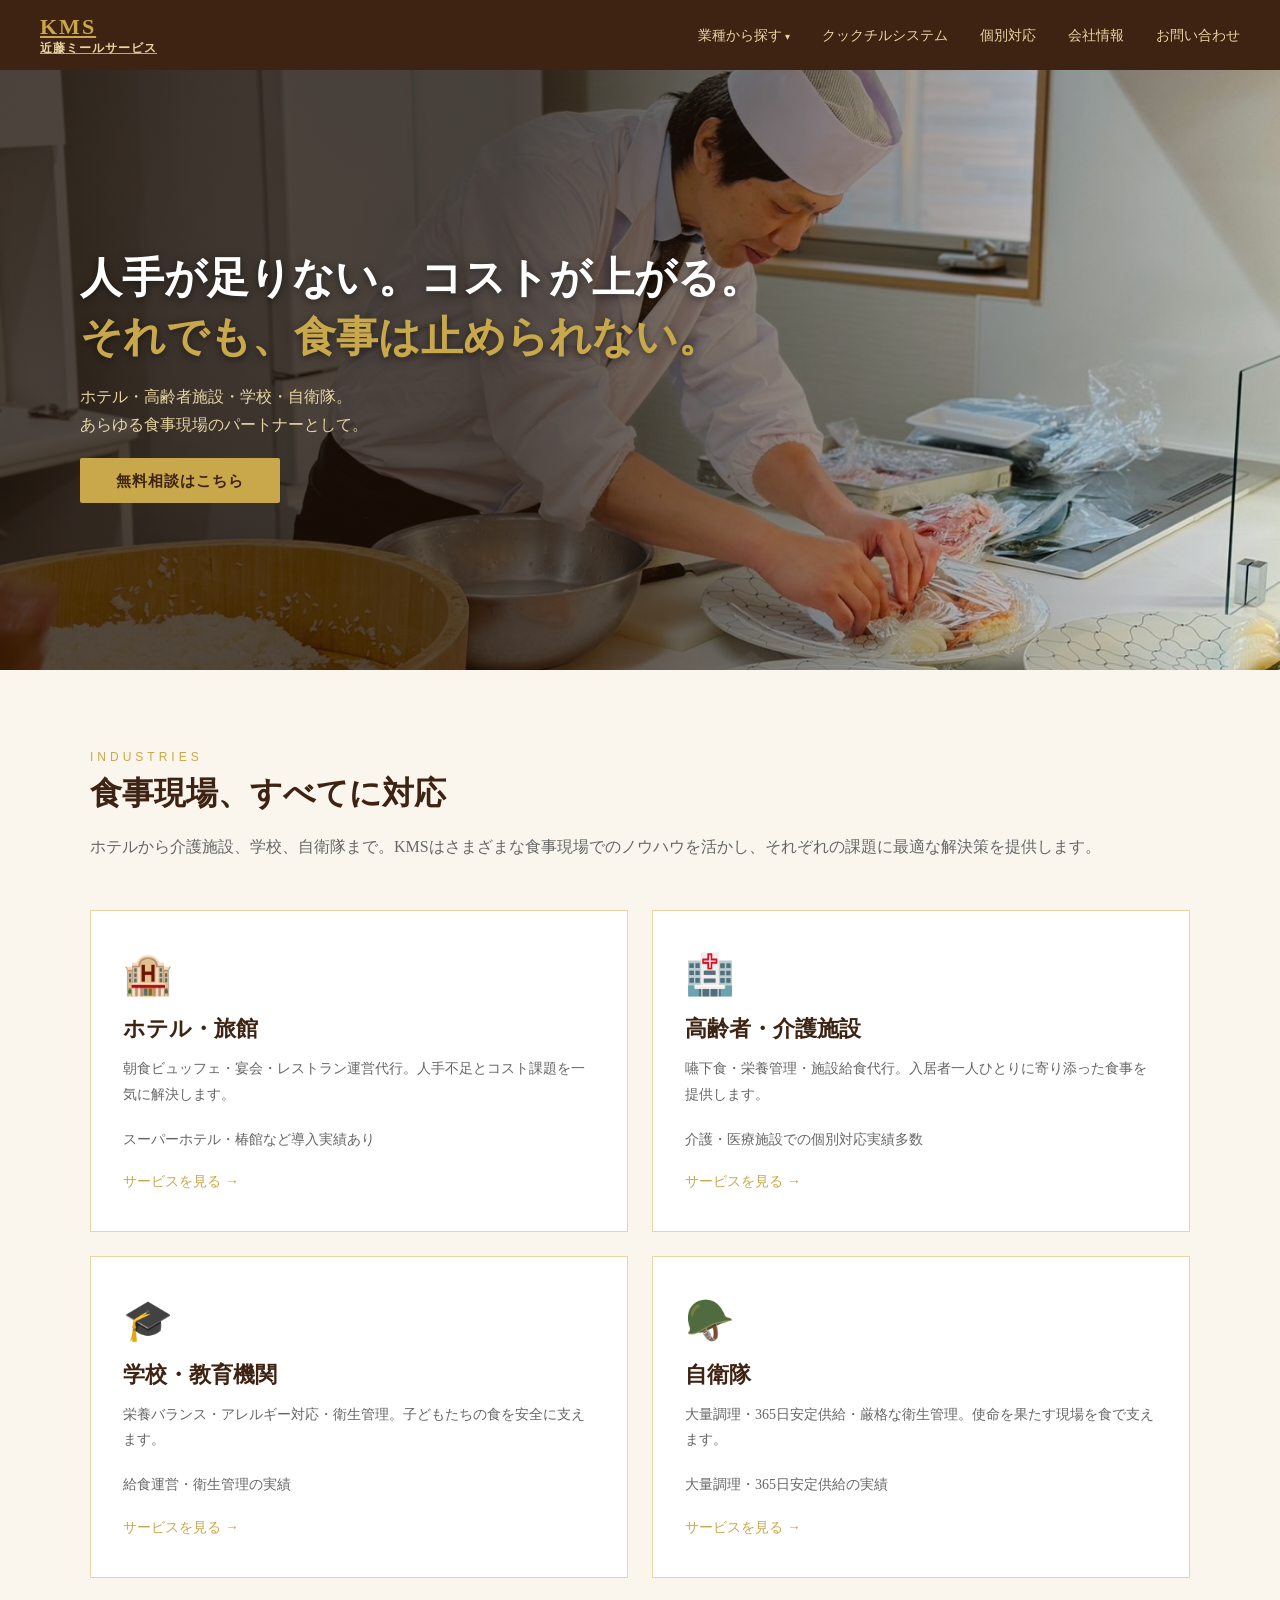
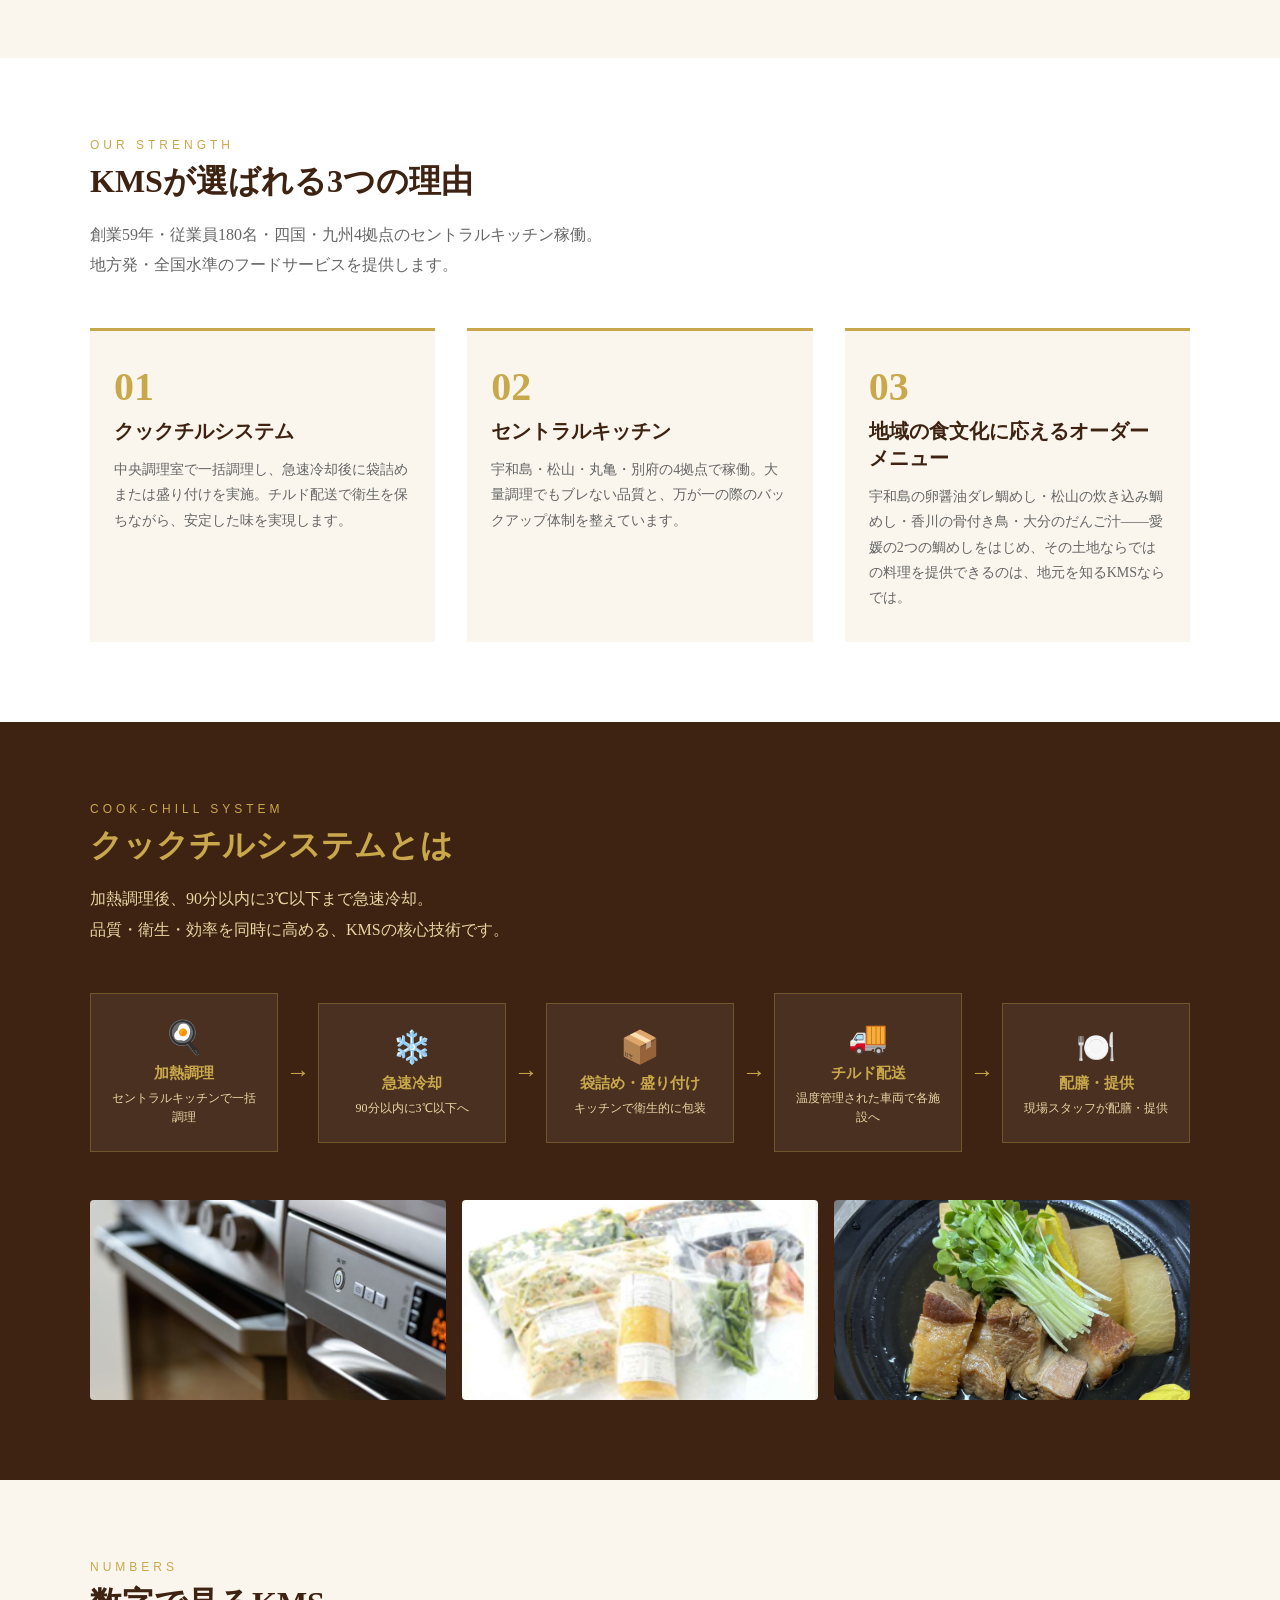
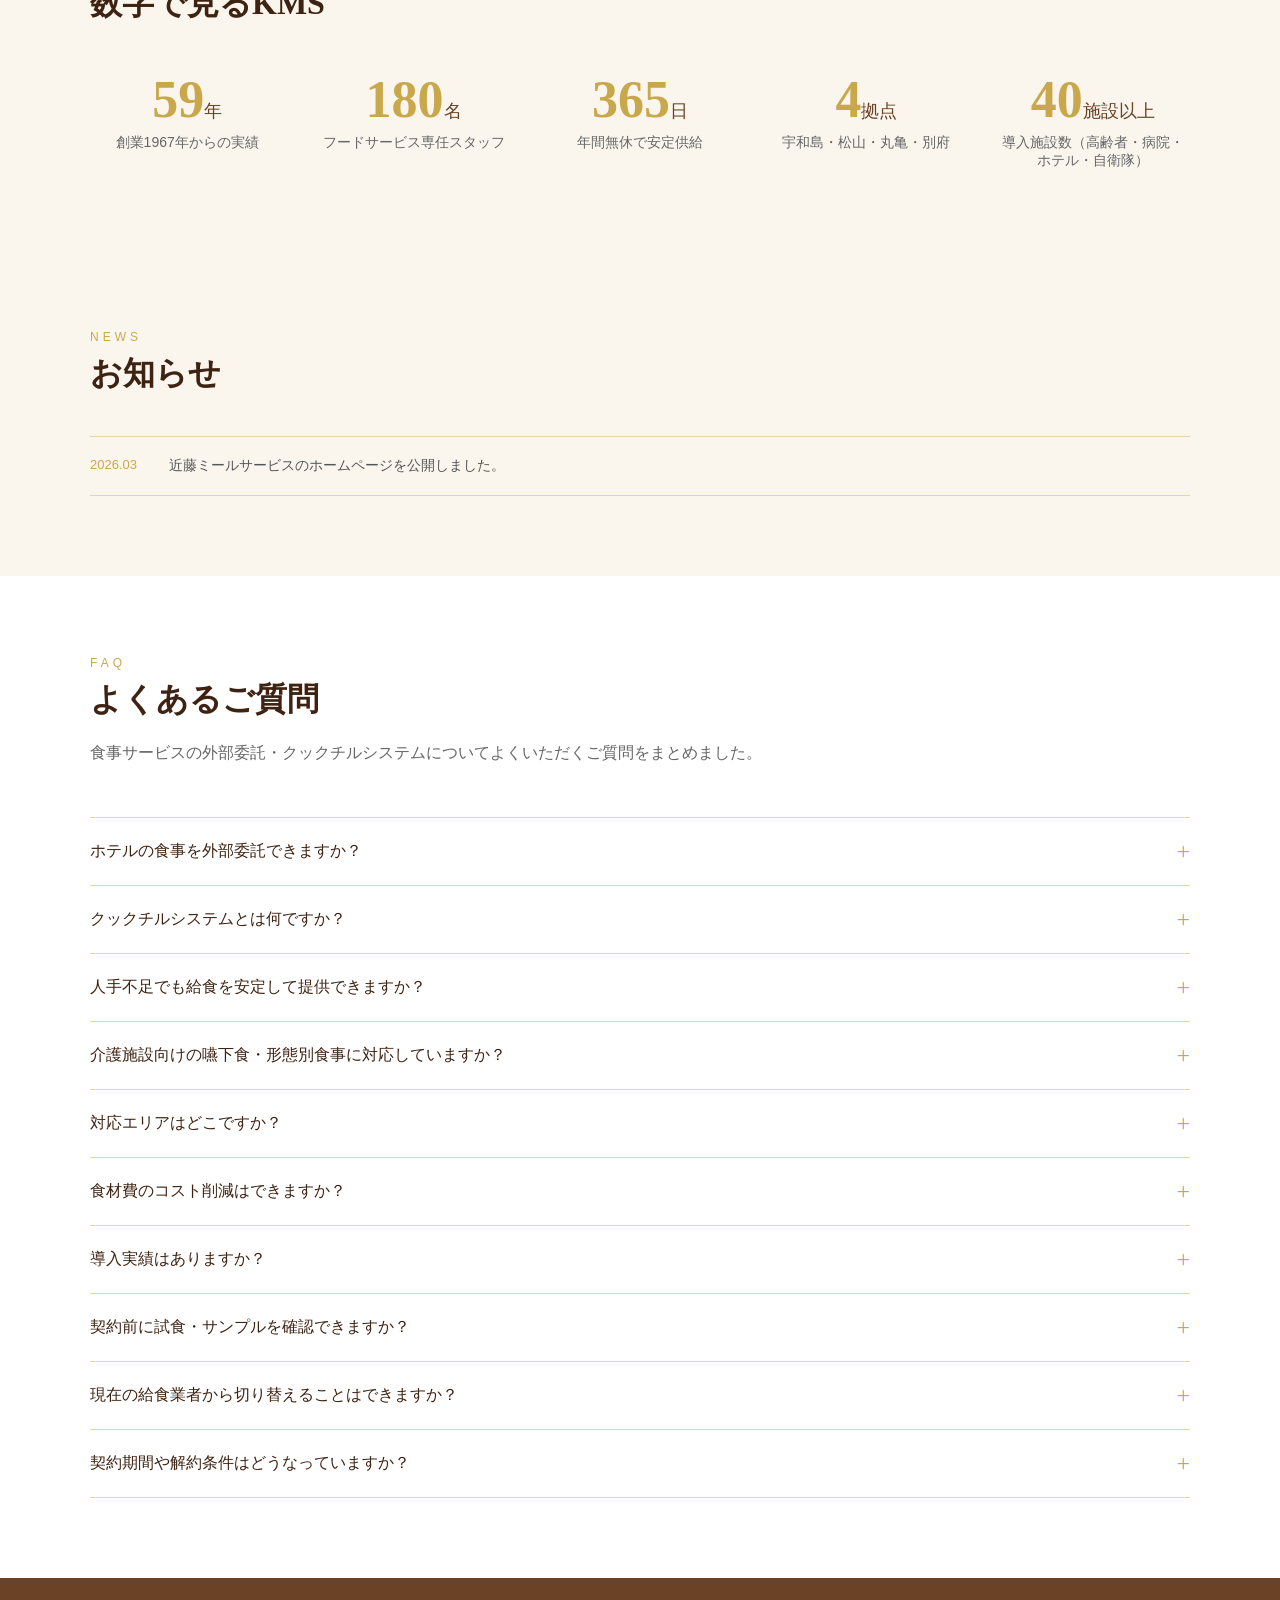
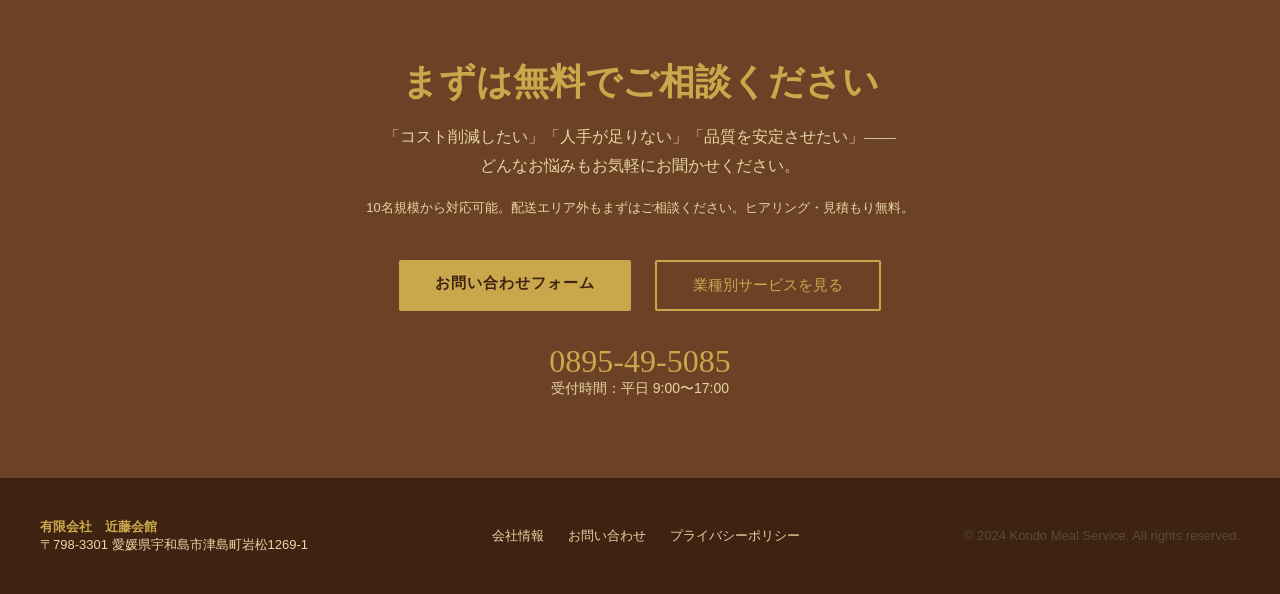
==== commit a150b5aa: "導入施設数40施設以上を数字セクション・FAQに追加 Co-Authored-By: Claude Sonnet 4.6 <noreply@anthropic.com>" ====
--- a/index.html
+++ b/index.html
@@ -97,6 +97,14 @@
           },
           {
             "@type": "Question",
+            "name": "導入実績はありますか？",
+            "acceptedAnswer": {
+              "@type": "Answer",
+              "text": "はい、創業1967年以来、高齢者施設・病院・ホテル・自衛隊駐屯地を含む40施設以上に導入実績があります。愛媛・香川・大分エリアで長年の信頼と実績を積み重ねています。"
+            }
+          },
+          {
+            "@type": "Question",
             "name": "契約前に試食・サンプルを確認できますか？",
             "acceptedAnswer": {
               "@type": "Answer",
@@ -484,7 +492,7 @@
     .numbers-section { background: var(--beige); }
     .numbers-grid {
       display: grid;
-      grid-template-columns: repeat(4, 1fr);
+      grid-template-columns: repeat(5, 1fr);
       gap: 32px;
       margin-top: 48px;
       text-align: center;
@@ -805,6 +813,10 @@
         <div><span class="num">4</span><span class="unit">拠点</span></div>
         <p>宇和島・松山・丸亀・別府</p>
       </div>
+      <div class="number-item">
+        <div><span class="num">40</span><span class="unit">施設以上</span></div>
+        <p>導入施設数（高齢者・病院・ホテル・自衛隊）</p>
+      </div>
     </div>
   </div>
 </section>
@@ -856,6 +868,10 @@
         <p>はい、可能です。セントラルキッチンによる大量調理のスケールメリットと長年の食材調達力により、品質を落とさずコストを最適化します。食材廃棄ロスの低減にも取り組んでいます。</p>
       </details>
       <details class="faq-item">
+        <summary>導入実績はありますか？</summary>
+        <p>はい、創業1967年以来、高齢者施設・病院・ホテル・自衛隊駐屯地を含む40施設以上に導入実績があります。愛媛・香川・大分エリアで長年の信頼と実績を積み重ねています。</p>
+      </details>
+      <details class="faq-item">
         <summary>契約前に試食・サンプルを確認できますか？</summary>
         <p>はい、可能です。契約前の試食・サンプル提供に対応しています。複数の関係者にまとめてご確認いただける試食会も実施しています。お気軽にご相談ください。</p>
       </details>
